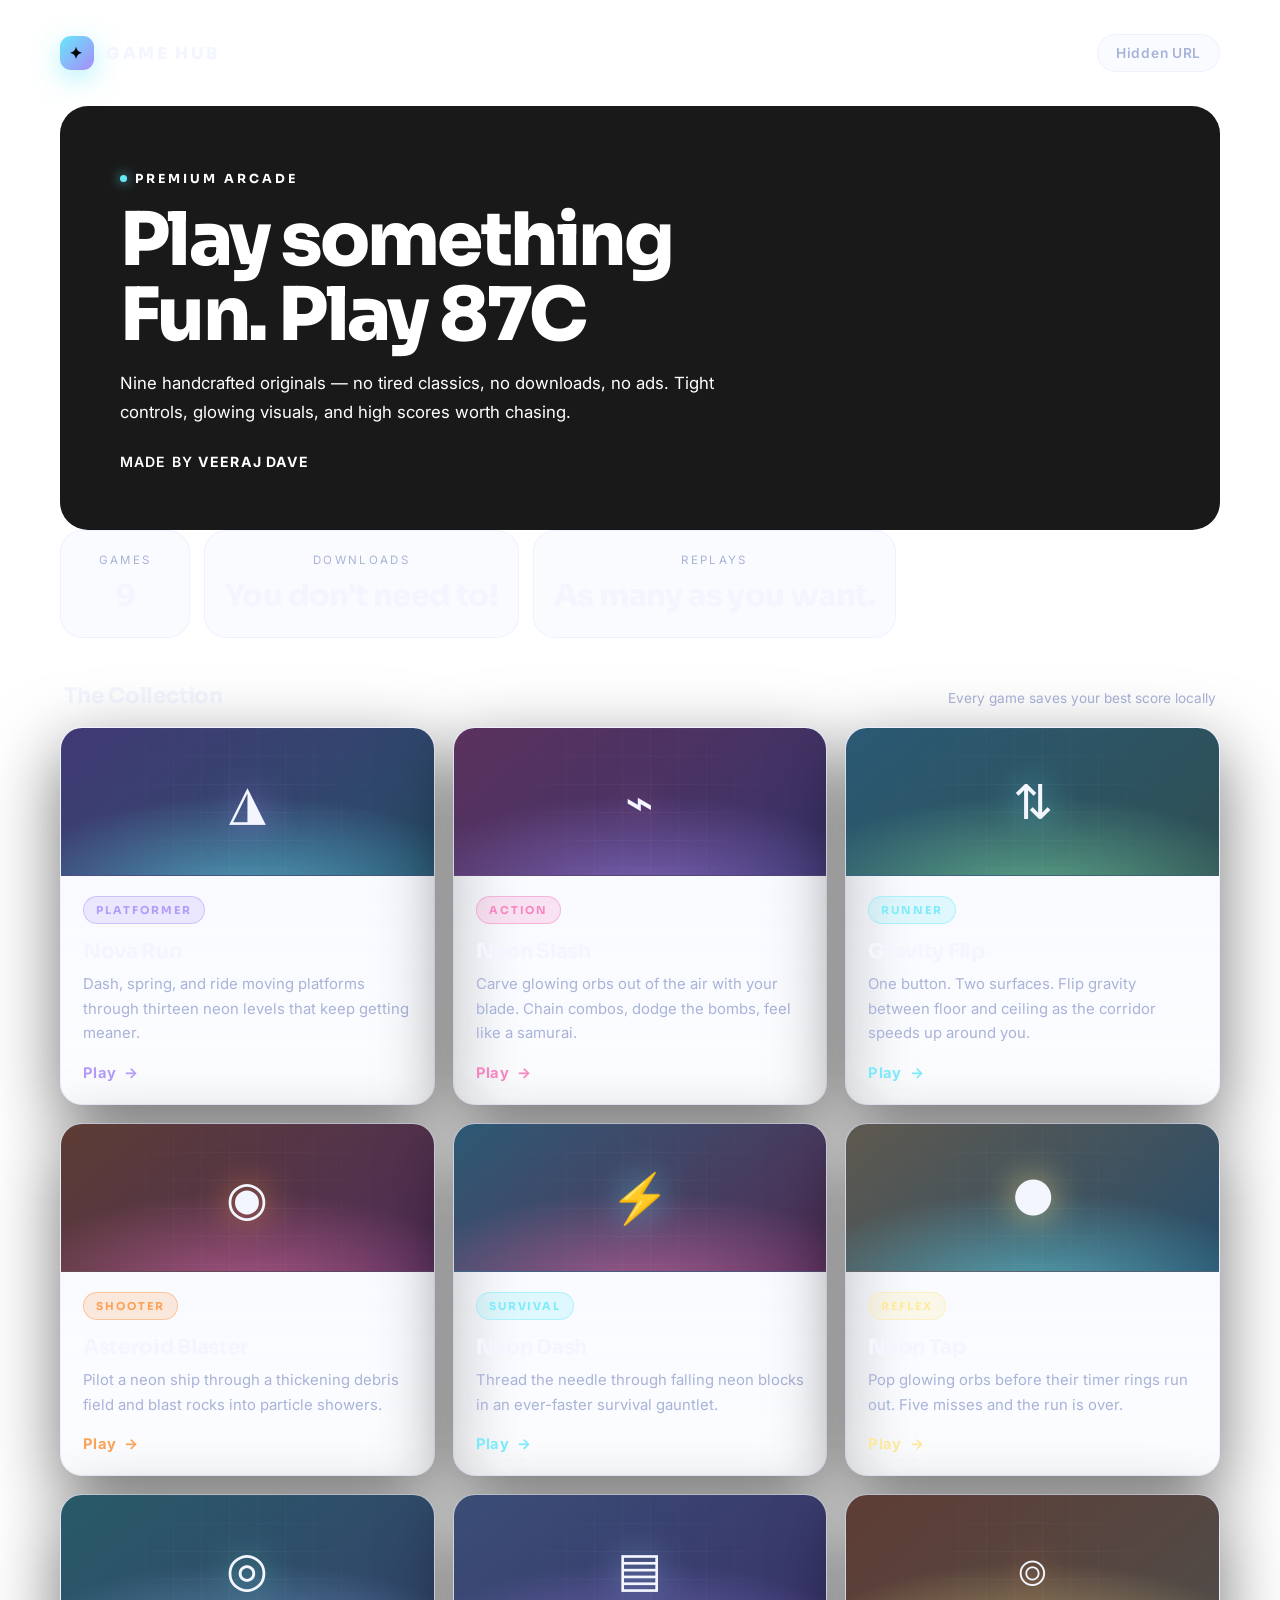
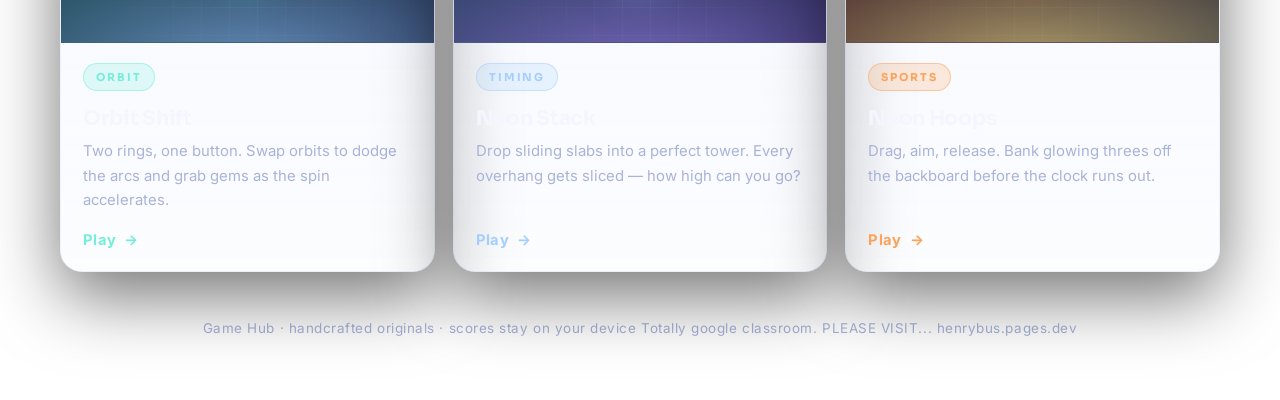
==== index.html @ 5eebbc1a "Add styles to disable hero panel effects Added styles to remove visual effects from the hero panel." ====
<!DOCTYPE html>
<html lang="en">
<head>
  <meta charset="UTF-8" />
  <meta name="viewport" content="width=device-width, initial-scale=1.0" />
  <title>Totally the legit google classroom</title>
  <link rel="stylesheet" href="style.css" />
</head>

<body class="home-body">
  <div class="page-shell">
    <main class="hub-container">

      <nav class="top-nav">
        <span class="brand"><span class="brand-dot">✦</span> Game Hub</span>
        <span class="nav-pill">Hidden URL</span>
      </nav>

<!-- HERO -->
<style>
  .hero-panel, .hero-panel * {
    box-shadow: none !important;
    text-shadow: none !important;
    filter: none !important;
    animation: none !important;
    backdrop-filter: none !important;
  }
  .hero-panel::before, .hero-panel::after,
  .hero-left::before, .hero-left::after {
    display: none !important;
    content: none !important;
  }
  body::before, body::after { display: none !important; }
</style>

<section class="hero-panel" style="background:#191919;border:none;box-shadow:none;">
  <div class="hero-left">
    <p class="eyebrow" style="color:#ffffff;">Premium Arcade</p>
    <h1 style="color:#ffffff;">Play something<br /><span style="color:#ffffff;">Fun. Play 87C</span></h1>
    <p class="hero-text" style="color:#ffffff;">
      Nine handcrafted originals — no tired classics, no downloads, no ads.
      Tight controls, glowing visuals, and high scores worth chasing.
    </p>
    <p class="made-by" style="color:#ffffff;">Made by <strong style="color:#ffffff;">Veeraj Dave</strong></p>
  </div>
</section>

        <div class="hero-stats">
          <div class="stat-card">
            <span>Games</span>
            <strong>9</strong>
          </div>
          <div class="stat-card">
            <span>Downloads</span>
            <strong>You don't need to!</strong>
          </div>
          <div class="stat-card">
            <span>Replays</span>
            <strong>As many as you want.</strong>
          </div>
        </div>
      </section>

      <div class="section-label">
        <h2>The Collection</h2>
        <span>Every game saves your best score locally</span>
      </div>

      <!-- GAME GRID -->
      <section class="games-grid">

        <article class="game-card" style="--g1:#a78bfa; --g2:#67e8f9;">
          <div class="card-art"><span class="art-glyph">◮</span></div>
          <div class="card-body">
            <div class="card-tag">PLATFORMER</div>
            <h2>Nova Run</h2>
            <p>Dash, spring, and ride moving platforms through thirteen neon levels that keep getting meaner.</p>
            <a href="platformer.html" class="card-link">Play <span>→</span></a>
          </div>
        </article>

        <article class="game-card" style="--g1:#f472b6; --g2:#a78bfa;">
          <div class="card-art"><span class="art-glyph">⌁</span></div>
          <div class="card-body">
            <div class="card-tag">ACTION</div>
            <h2>Neon Slash</h2>
            <p>Carve glowing orbs out of the air with your blade. Chain combos, dodge the bombs, feel like a samurai.</p>
            <a href="neonslash.html" class="card-link">Play <span>→</span></a>
          </div>
        </article>

        <article class="game-card" style="--g1:#67e8f9; --g2:#86efac;">
          <div class="card-art"><span class="art-glyph">⇅</span></div>
          <div class="card-body">
            <div class="card-tag">RUNNER</div>
            <h2>Gravity Flip</h2>
            <p>One button. Two surfaces. Flip gravity between floor and ceiling as the corridor speeds up around you.</p>
            <a href="gravityflip.html" class="card-link">Play <span>→</span></a>
          </div>
        </article>

        <article class="game-card" style="--g1:#fb923c; --g2:#f472b6;">
          <div class="card-art"><span class="art-glyph">◉</span></div>
          <div class="card-body">
            <div class="card-tag">SHOOTER</div>
            <h2>Asteroid Blaster</h2>
            <p>Pilot a neon ship through a thickening debris field and blast rocks into particle showers.</p>
            <a href="asteroid.html" class="card-link">Play <span>→</span></a>
          </div>
        </article>

        <article class="game-card" style="--g1:#67e8f9; --g2:#f472b6;">
          <div class="card-art"><span class="art-glyph">⚡</span></div>
          <div class="card-body">
            <div class="card-tag">SURVIVAL</div>
            <h2>Neon Dash</h2>
            <p>Thread the needle through falling neon blocks in an ever-faster survival gauntlet.</p>
            <a href="neondash.html" class="card-link">Play <span>→</span></a>
          </div>
        </article>

        <article class="game-card" style="--g1:#fde68a; --g2:#67e8f9;">
          <div class="card-art"><span class="art-glyph">●</span></div>
          <div class="card-body">
            <div class="card-tag">REFLEX</div>
            <h2>Neon Tap</h2>
            <p>Pop glowing orbs before their timer rings run out. Five misses and the run is over.</p>
            <a href="neontap.html" class="card-link">Play <span>→</span></a>
          </div>
        </article>

        <article class="game-card" style="--g1:#5eead4; --g2:#93c5fd;">
          <div class="card-art"><span class="art-glyph">◎</span></div>
          <div class="card-body">
            <div class="card-tag">ORBIT</div>
            <h2>Orbit Shift</h2>
            <p>Two rings, one button. Swap orbits to dodge the arcs and grab gems as the spin accelerates.</p>
            <a href="orbit.html" class="card-link">Play <span>→</span></a>
          </div>
        </article>

        <article class="game-card" style="--g1:#93c5fd; --g2:#a78bfa;">
          <div class="card-art"><span class="art-glyph">▤</span></div>
          <div class="card-body">
            <div class="card-tag">TIMING</div>
            <h2>Neon Stack</h2>
            <p>Drop sliding slabs into a perfect tower. Every overhang gets sliced — how high can you go?</p>
            <a href="stack.html" class="card-link">Play <span>→</span></a>
          </div>
        </article>

        <article class="game-card" style="--g1:#fb923c; --g2:#fde68a;">
          <div class="card-art"><span class="art-glyph">⌾</span></div>
          <div class="card-body">
            <div class="card-tag">SPORTS</div>
            <h2>Neon Hoops</h2>
            <p>Drag, aim, release. Bank glowing threes off the backboard before the clock runs out.</p>
            <a href="hoops.html" class="card-link">Play <span>→</span></a>
          </div>
        </article>

      </section>

      <footer class="site-footer">
        Game Hub · handcrafted originals · scores stay on your device Totally google classroom.
        PLEASE VISIT...
        henrybus.pages.dev
      </footer>

    </main>
  </div>
</body>
</html>
---- style.css ----
@import url("https://fonts.googleapis.com/css2?family=Sora:wght@500;600;700;800&family=Inter:wght@400;500;600;700&display=swap");

* {
  box-sizing: border-box;
}

:root {
  --bg: #070919;
  --surface: rgba(163, 183, 255, 0.055);
  --surface-2: rgba(163, 183, 255, 0.09);
  --border: rgba(163, 183, 255, 0.14);
  --border-strong: rgba(163, 183, 255, 0.24);
  --text: #f4f6ff;
  --text-soft: #a8b3d8;
  --accent-1: #67e8f9;
  --accent-2: #a78bfa;
  --accent-3: #f472b6;
  --glow: rgba(103, 232, 249, 0.5);
  --radius-xl: 28px;
  --radius-lg: 22px;
  --radius-md: 16px;
  --shadow: 0 24px 70px rgba(0, 0, 0, 0.55);
  --display-font: "Sora", "Avenir Next", "Segoe UI", sans-serif;
  --body-font: "Inter", -apple-system, "Segoe UI", sans-serif;
}

html,
body {
  margin: 0;
  padding: 0;
  min-height: 100vh;
}

body {
  position: relative;
  overflow-x: hidden;
  font-family: var(--body-font);
  color: var(--text);
  background:
    #111111
  -webkit-font-smoothing: antialiased;
}

/* drifting aurora blobs */
body::before,
body::after {
  content: "";
  position: fixed;
  width: 620px;
  height: 620px;
  border-radius: 50%;
  pointer-events: none;
  z-index: 0;
  filter: blur(90px);
  opacity: 0.75;
}

body::before {
  top: -220px;
  right: -160px;
  background: radial-gradient(circle, color-mix(in srgb, var(--accent-2) 52%, transparent), transparent 70%);
  animation: drift-a 26s ease-in-out infinite;
}

body::after {
  bottom: -260px;
  left: -180px;
  background: radial-gradient(circle, color-mix(in srgb, var(--accent-1) 42%, transparent), transparent 70%);
  animation: drift-b 32s ease-in-out infinite;
}

@keyframes drift-a {
  0%, 100% { transform: translate(0, 0) scale(1); }
  50% { transform: translate(-90px, 70px) scale(1.12); }
}

@keyframes drift-b {
  0%, 100% { transform: translate(0, 0) scale(1); }
  50% { transform: translate(80px, -60px) scale(1.08); }
}

/* per-game accent themes (used by game pages) */
body.theme-neon    { --accent-1: #67e8f9; --accent-2: #f472b6; --accent-3: #a78bfa; }
body.theme-arcade  { --accent-1: #fde68a; --accent-2: #67e8f9; --accent-3: #86efac; }
body.theme-adventure { --accent-1: #86efac; --accent-2: #fbbf77; --accent-3: #93c5fd; }
body.theme-puzzle  { --accent-1: #93c5fd; --accent-2: #f472b6; --accent-3: #86efac; }
body.theme-classic { --accent-1: #86efac; --accent-2: #5eead4; --accent-3: #bbf7d0; }
body.theme-coin    { --accent-1: #fde68a; --accent-2: #fb923c; --accent-3: #fef3c7; }

a {
  color: inherit;
  text-decoration: none;
}

h1, h2, h3,
.eyebrow,
.status-box,
.card-tag,
.primary-button,
.secondary-button,
.back-link,
.message-banner,
.stat-card strong,
.brand {
  font-family: var(--display-font);
}

::selection {
  background: color-mix(in srgb, var(--accent-1) 40%, transparent);
}

::-webkit-scrollbar {
  width: 10px;
}

::-webkit-scrollbar-track {
  background: #07080f;
}

::-webkit-scrollbar-thumb {
  background: rgba(255, 255, 255, 0.12);
  border-radius: 99px;
}

.page-shell {
  position: relative;
  z-index: 1;
  min-height: 100vh;
  padding: 34px 20px 64px;
}

.hub-container,
.game-page-wrap {
  width: min(1160px, 100%);
  margin: 0 auto;
}

/* ---------- top nav (home) ---------- */

.top-nav {
  display: flex;
  align-items: center;
  justify-content: space-between;
  gap: 16px;
  margin-bottom: 34px;
}

.brand {
  display: inline-flex;
  align-items: center;
  gap: 12px;
  font-weight: 800;
  font-size: 1.02rem;
  letter-spacing: 0.16em;
  text-transform: uppercase;
}

.brand-dot {
  width: 34px;
  height: 34px;
  border-radius: 11px;
  display: grid;
  place-items: center;
  font-size: 1rem;
  color: #04060c;
  background: linear-gradient(135deg, var(--accent-1), var(--accent-2));
  box-shadow: 0 8px 26px var(--glow);
}

.nav-pill {
  border: 1px solid var(--border);
  background: var(--surface);
  backdrop-filter: blur(14px);
  border-radius: 999px;
  padding: 10px 18px;
  color: var(--text-soft);
  font-size: 0.86rem;
  font-weight: 600;
  letter-spacing: 0.05em;
}

/* ---------- hero ---------- */

.hero-panel {
  position: relative;
  overflow: hidden;
  background: linear-gradient(180deg, rgba(163, 183, 255, 0.09), rgba(163, 183, 255, 0.03));
  border: 1px solid var(--border);
  border-radius: var(--radius-xl);
  box-shadow: var(--shadow);
  backdrop-filter: blur(18px);
  padding: clamp(30px, 5vw, 60px);
  display: flex;
  justify-content: space-between;
  align-items: center;
  gap: 40px;
  flex-wrap: wrap;
}

.hero-panel::before {
  content: "";
  position: absolute;
  inset: 0;
  background:
    radial-gradient(600px 260px at 20% 0%, color-mix(in srgb, var(--accent-1) 17%, transparent), transparent 70%),
    radial-gradient(500px 300px at 90% 100%, color-mix(in srgb, var(--accent-3) 15%, transparent), transparent 70%);
  pointer-events: none;
}

.hero-left {
  position: relative;
  flex: 1 1 540px;
}

.eyebrow {
  margin: 0 0 16px;
  display: inline-flex;
  align-items: center;
  gap: 8px;
  color: var(--accent-1);
  font-size: 0.78rem;
  font-weight: 700;
  letter-spacing: 0.24em;
  text-transform: uppercase;
}

.eyebrow::before {
  content: "";
  width: 7px;
  height: 7px;
  border-radius: 50%;
  background: var(--accent-1);
  box-shadow: 0 0 12px var(--accent-1);
}

.hero-left h1,
.game-header-left h1 {
  margin: 0 0 16px;
  font-size: clamp(2.7rem, 6vw, 4.6rem);
  font-weight: 800;
  line-height: 1.02;
  letter-spacing: -0.035em;
}

.gradient-text {
  background: linear-gradient(100deg, var(--accent-1) 0%, var(--accent-2) 50%, var(--accent-3) 100%);
  -webkit-background-clip: text;
  background-clip: text;
  color: transparent;
}

.hero-text,
.game-subtext {
  margin: 0;
  color: var(--text-soft);
  font-size: 1.05rem;
  line-height: 1.75;
  max-width: 640px;
}

.made-by {
  margin: 26px 0 0;
  color: var(--text-soft);
  font-size: 0.88rem;
  font-weight: 600;
  letter-spacing: 0.08em;
  text-transform: uppercase;
}

.made-by strong {
  color: var(--text);
}

.hero-stats {
  position: relative;
  display: flex;
  gap: 14px;
  flex-wrap: wrap;
}

.stat-card {
  min-width: 130px;
  background: var(--surface);
  border: 1px solid var(--border);
  border-radius: var(--radius-lg);
  backdrop-filter: blur(14px);
  padding: 22px 20px;
  text-align: center;
  transition: transform 0.25s ease, border-color 0.25s ease;
}

.stat-card:hover {
  transform: translateY(-3px);
  border-color: var(--border-strong);
}

.stat-card span {
  display: block;
  color: var(--text-soft);
  font-size: 0.72rem;
  margin-bottom: 10px;
  letter-spacing: 0.2em;
  text-transform: uppercase;
}

.stat-card strong {
  font-size: 1.9rem;
  font-weight: 800;
  letter-spacing: -0.02em;
}

/* ---------- game grid ---------- */

.section-label {
  margin: 44px 4px 18px;
  display: flex;
  align-items: baseline;
  justify-content: space-between;
  gap: 14px;
}

.section-label h2 {
  margin: 0;
  font-size: 1.35rem;
  font-weight: 700;
  letter-spacing: -0.01em;
}

.section-label span {
  color: var(--text-soft);
  font-size: 0.85rem;
}

.games-grid {
  display: grid;
  grid-template-columns: repeat(auto-fill, minmax(300px, 1fr));
  gap: 18px;
}

.game-card {
  --g1: var(--accent-1);
  --g2: var(--accent-2);
  position: relative;
  display: flex;
  flex-direction: column;
  overflow: hidden;
  background: linear-gradient(180deg, rgba(163, 183, 255, 0.085), rgba(163, 183, 255, 0.03));
  border: 1px solid var(--border);
  border-radius: var(--radius-lg);
  box-shadow: var(--shadow);
  backdrop-filter: blur(14px);
  transition: transform 0.28s cubic-bezier(0.2, 0.8, 0.2, 1), border-color 0.28s ease, box-shadow 0.28s ease;
}

.game-card:hover {
  transform: translateY(-6px);
  border-color: color-mix(in srgb, var(--g1) 45%, var(--border));
  box-shadow: 0 30px 80px rgba(0, 0, 0, 0.6), 0 0 46px color-mix(in srgb, var(--g1) 24%, transparent);
}

.card-art {
  position: relative;
  height: 148px;
  display: grid;
  place-items: center;
  background:
    radial-gradient(320px 130px at 50% 115%, color-mix(in srgb, var(--g2) 52%, transparent), transparent 78%),
    linear-gradient(140deg, color-mix(in srgb, var(--g1) 34%, #0c1030), color-mix(in srgb, var(--g2) 28%, #0c1030));
  border-bottom: 1px solid var(--border);
  overflow: hidden;
}

.card-art::before {
  content: "";
  position: absolute;
  inset: 0;
  background-image:
    linear-gradient(rgba(255, 255, 255, 0.045) 1px, transparent 1px),
    linear-gradient(90deg, rgba(255, 255, 255, 0.045) 1px, transparent 1px);
  background-size: 28px 28px;
  mask-image: radial-gradient(circle at 50% 60%, black, transparent 78%);
}

.art-glyph {
  position: relative;
  font-size: 3rem;
  line-height: 1;
  filter: drop-shadow(0 0 18px color-mix(in srgb, var(--g1) 70%, transparent));
  transition: transform 0.35s cubic-bezier(0.2, 0.8, 0.2, 1);
}

.game-card:hover .art-glyph {
  transform: scale(1.18) rotate(-4deg);
}

.card-body {
  display: flex;
  flex-direction: column;
  flex: 1;
  padding: 20px 22px 22px;
}

.card-tag {
  align-self: flex-start;
  color: color-mix(in srgb, var(--g1) 85%, white);
  background: color-mix(in srgb, var(--g1) 18%, transparent);
  border: 1px solid color-mix(in srgb, var(--g1) 40%, transparent);
  border-radius: 999px;
  padding: 6px 12px;
  font-size: 0.68rem;
  font-weight: 700;
  letter-spacing: 0.18em;
}

.game-card h2 {
  margin: 14px 0 8px;
  font-size: 1.28rem;
  font-weight: 700;
  letter-spacing: -0.015em;
}

.game-card p {
  margin: 0;
  color: var(--text-soft);
  font-size: 0.93rem;
  line-height: 1.65;
  flex-grow: 1;
}

.card-link {
  margin-top: 18px;
  align-self: flex-start;
  display: inline-flex;
  align-items: center;
  gap: 8px;
  color: color-mix(in srgb, var(--g1) 85%, white);
  font-weight: 700;
  font-size: 0.92rem;
  letter-spacing: 0.02em;
  transition: gap 0.2s ease;
}

.game-card:hover .card-link {
  gap: 13px;
}

.site-footer {
  margin-top: 48px;
  text-align: center;
  color: var(--text-soft);
  font-size: 0.84rem;
  letter-spacing: 0.04em;
}

/* ---------- game pages ---------- */

.game-panel {
  position: relative;
  overflow: hidden;
  background: linear-gradient(180deg, rgba(163, 183, 255, 0.085), rgba(163, 183, 255, 0.03));
  border: 1px solid var(--border);
  border-radius: var(--radius-xl);
  box-shadow: var(--shadow);
  backdrop-filter: blur(18px);
  padding: clamp(22px, 3.4vw, 34px);
}

.game-panel::before {
  content: "";
  position: absolute;
  inset: 0;
  background: radial-gradient(700px 240px at 30% 0%, color-mix(in srgb, var(--accent-1) 15%, transparent), transparent 70%);
  pointer-events: none;
}

.game-topbar {
  position: relative;
  display: flex;
  justify-content: space-between;
  gap: 20px;
  flex-wrap: wrap;
  align-items: flex-start;
  margin-bottom: 22px;
}

.game-header-left {
  flex: 1 1 460px;
}

.game-header-left h1 {
  font-size: clamp(2.1rem, 4.6vw, 3.3rem);
}

.back-link {
  display: inline-flex;
  align-items: center;
  justify-content: center;
  min-width: 120px;
  padding: 13px 20px;
  border-radius: 14px;
  color: #04060c;
  font-weight: 700;
  font-size: 0.92rem;
  background: linear-gradient(120deg, var(--accent-1), var(--accent-2));
  box-shadow: 0 14px 34px color-mix(in srgb, var(--accent-1) 22%, transparent);
  transition: transform 0.2s ease, box-shadow 0.2s ease;
}

.back-link:hover {
  transform: translateY(-2px);
  box-shadow: 0 18px 42px color-mix(in srgb, var(--accent-1) 30%, transparent);
}

.info-row {
  position: relative;
  display: flex;
  gap: 10px;
  flex-wrap: wrap;
  margin-bottom: 16px;
}

.status-box {
  background: var(--surface);
  border: 1px solid var(--border);
  border-radius: 14px;
  backdrop-filter: blur(10px);
  padding: 11px 16px;
  font-size: 0.88rem;
  font-weight: 700;
  letter-spacing: 0.03em;
}

.status-box.is-accent {
  color: var(--accent-1);
  border-color: color-mix(in srgb, var(--accent-1) 30%, var(--border));
  background: color-mix(in srgb, var(--accent-1) 13%, transparent);
}

.status-box.is-alert {
  color: #fca5a5;
  border-color: rgba(252, 165, 165, 0.28);
}

.status-box.is-live {
  animation: pulse-glow 1.1s ease-in-out infinite;
}

.message-banner {
  position: relative;
  width: 100%;
  margin: 0 0 16px;
  padding: 14px 18px;
  border: 1px solid var(--border);
  border-radius: var(--radius-md);
  background: var(--surface);
  color: color-mix(in srgb, var(--accent-1) 75%, white);
  font-size: 0.92rem;
  font-weight: 600;
  letter-spacing: 0.03em;
}

.canvas-stage {
  position: relative;
  display: flex;
  justify-content: center;
  padding: 14px;
  border: 1px solid var(--border);
  border-radius: var(--radius-lg);
  background: rgba(8, 10, 30, 0.55);
  overflow: hidden;
}

.canvas-stage::before {
  content: "";
  position: absolute;
  inset: 0;
  background: radial-gradient(circle at top, color-mix(in srgb, var(--accent-1) 18%, transparent), transparent 60%);
  pointer-events: none;
}

.game-canvas {
  display: block;
  width: 100%;
  max-width: 100%;
  border-radius: 14px;
  border: 1px solid var(--border-strong);
  background: #0a0f30;
}

.bottom-actions {
  margin-top: 16px;
  display: flex;
  gap: 10px;
  flex-wrap: wrap;
}

.primary-button,
.secondary-button {
  display: inline-flex;
  align-items: center;
  justify-content: center;
  cursor: pointer;
  padding: 13px 22px;
  border-radius: 14px;
  font-weight: 700;
  font-size: 0.92rem;
  transition: transform 0.2s ease, border-color 0.2s ease, box-shadow 0.2s ease;
}

.primary-button {
  border: 0;
  color: #04060c;
  background: linear-gradient(120deg, var(--accent-1), var(--accent-2));
  box-shadow: 0 14px 30px color-mix(in srgb, var(--accent-1) 20%, transparent);
}

.secondary-button {
  border: 1px solid var(--border);
  background: var(--surface-2);
  color: var(--text);
}

.primary-button:hover,
.secondary-button:hover {
  transform: translateY(-2px);
}

.secondary-button:hover {
  border-color: var(--border-strong);
}

.secondary-button:disabled {
  opacity: 0.4;
  cursor: not-allowed;
  transform: none;
}

@keyframes pulse-glow {
  0%, 100% { box-shadow: 0 0 0 color-mix(in srgb, var(--accent-1) 0%, transparent); }
  50% { box-shadow: 0 0 22px color-mix(in srgb, var(--accent-1) 30%, transparent); }
}

@media (max-width: 768px) {
  .page-shell {
    padding: 20px 12px 40px;
  }

  .hero-panel {
    padding: 24px;
  }

  .hero-stats {
    width: 100%;
  }

  .stat-card {
    flex: 1;
    min-width: 100px;
    padding: 16px 12px;
  }

  .stat-card strong {
    font-size: 1.4rem;
  }
}

@media (max-width: 560px) {
  .status-box,
  .primary-button,
  .secondary-button {
    flex: 1 1 100%;
    text-align: center;
  }

  .back-link {
    width: 100%;
  }
}
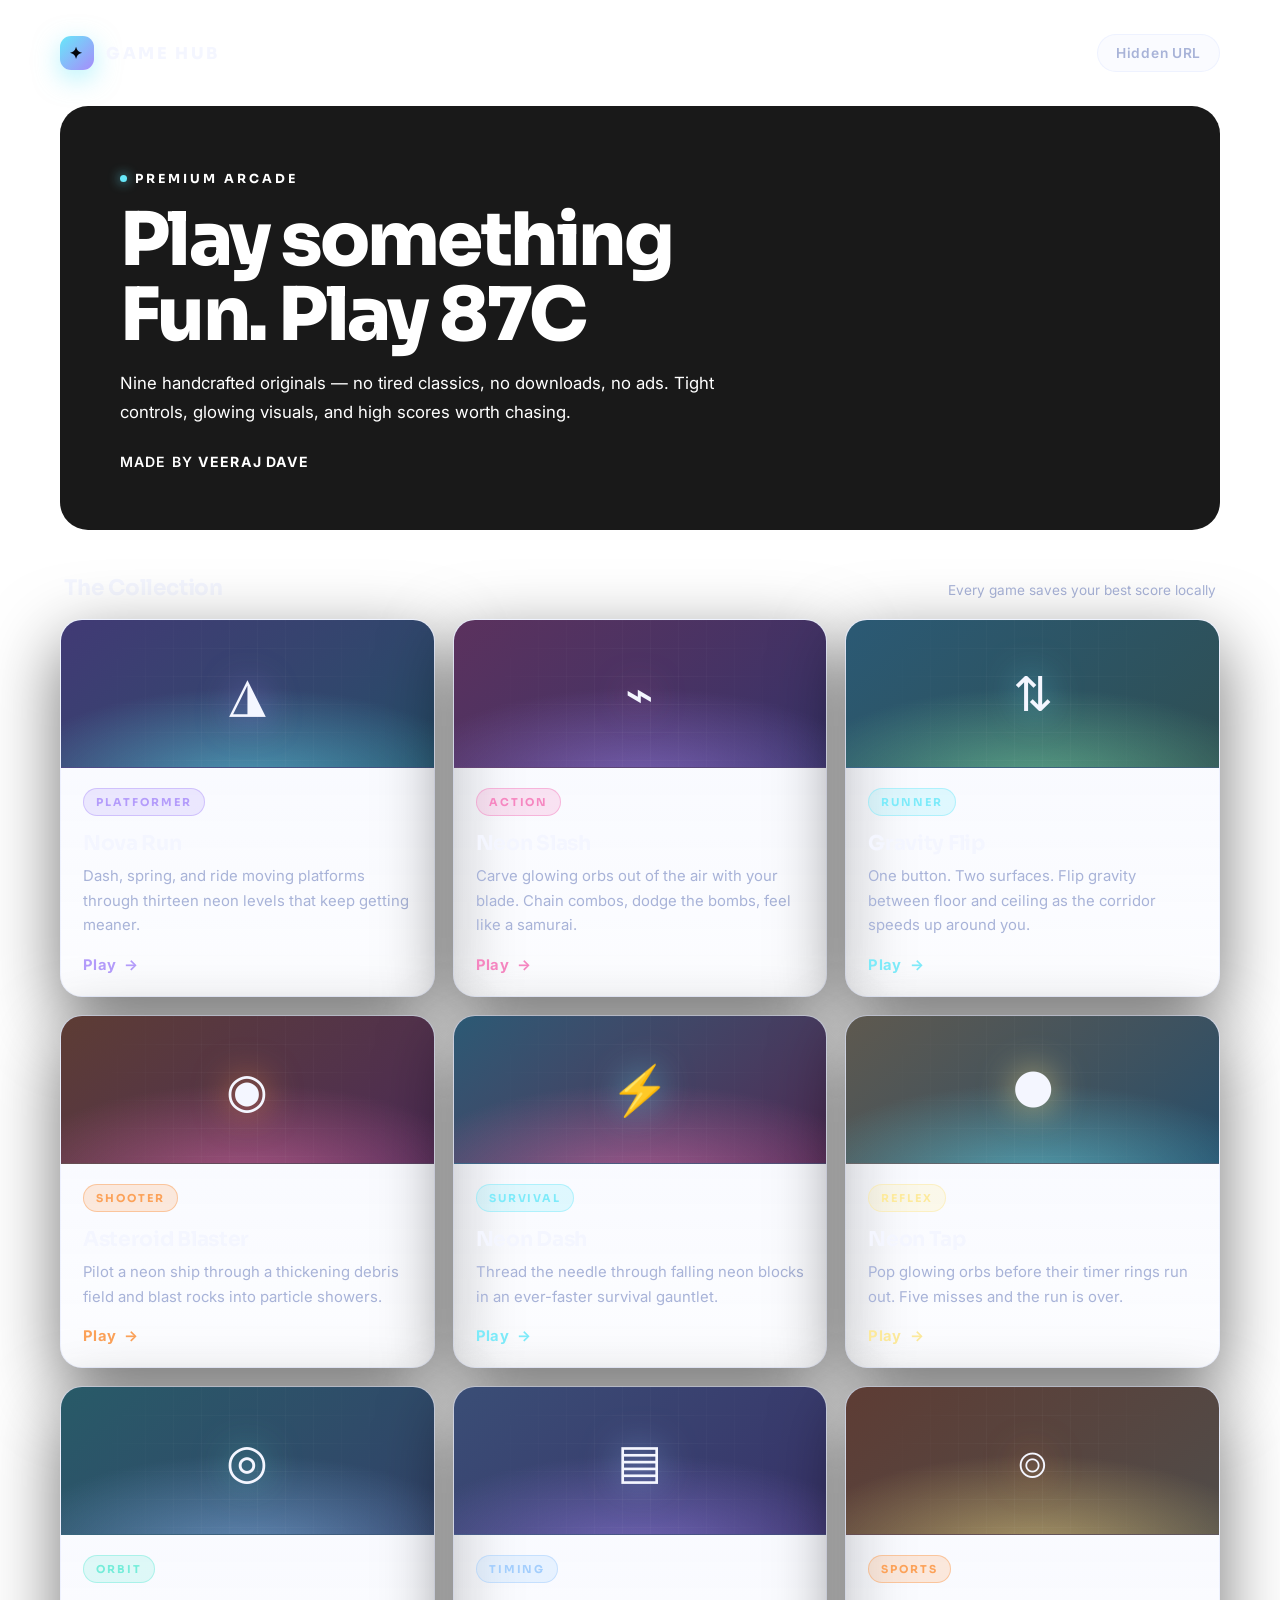
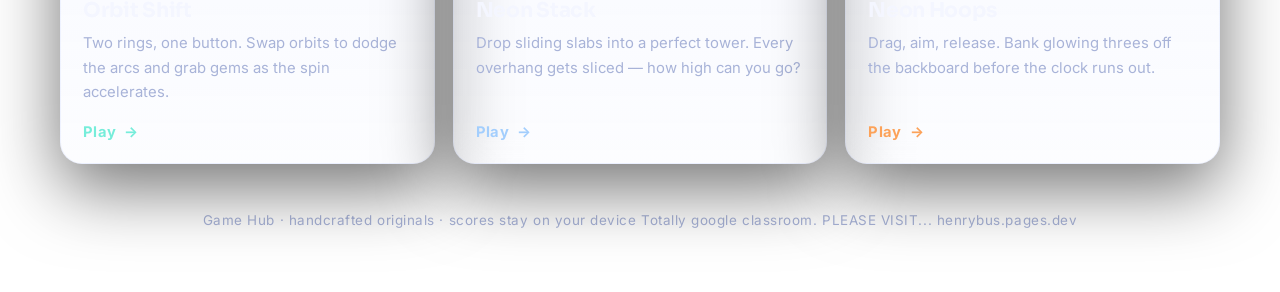
==== commit 7491c9b6: "Remove hero stats section from index.html Removed the hero stats section from the HTML." ====
--- a/index.html
+++ b/index.html
@@ -45,21 +45,7 @@
   </div>
 </section>
 
-        <div class="hero-stats">
-          <div class="stat-card">
-            <span>Games</span>
-            <strong>9</strong>
-          </div>
-          <div class="stat-card">
-            <span>Downloads</span>
-            <strong>You don't need to!</strong>
-          </div>
-          <div class="stat-card">
-            <span>Replays</span>
-            <strong>As many as you want.</strong>
-          </div>
-        </div>
-      </section>
+ 
 
       <div class="section-label">
         <h2>The Collection</h2>
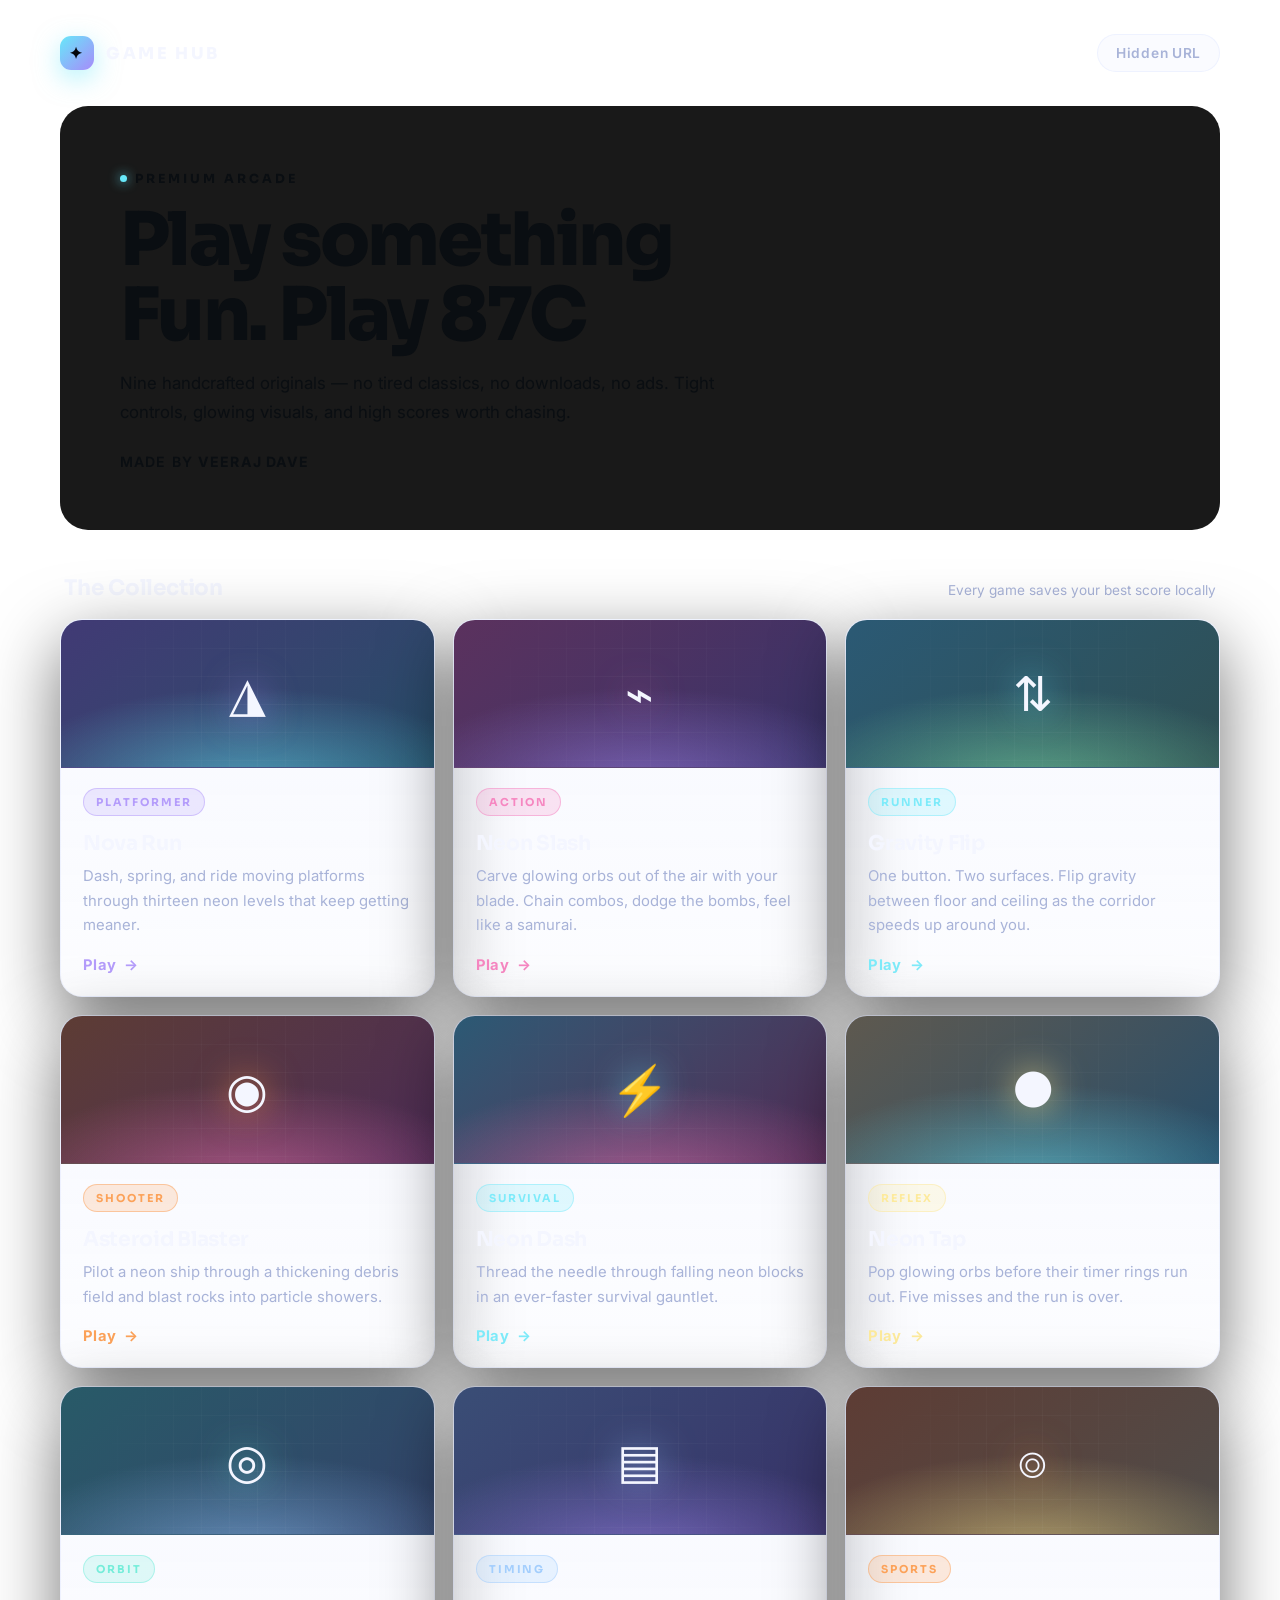
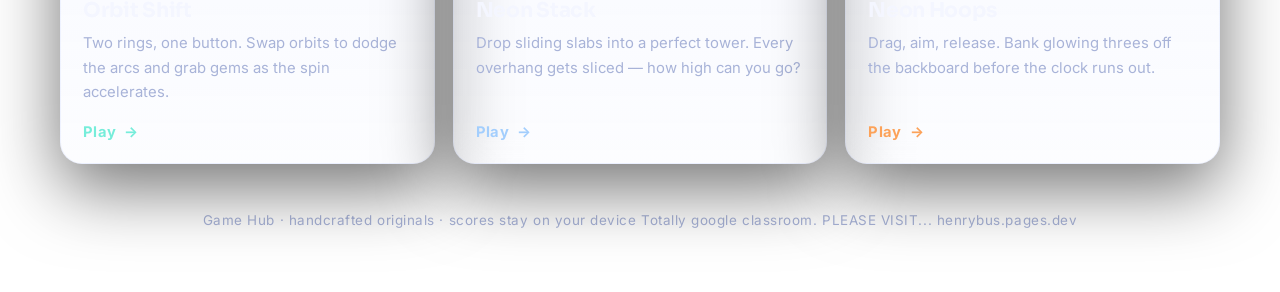
==== commit 95db9a6c: "Change text color in hero panel to #0A0E12" ====
--- a/index.html
+++ b/index.html
@@ -35,13 +35,13 @@
 
 <section class="hero-panel" style="background:#191919;border:none;box-shadow:none;">
   <div class="hero-left">
-    <p class="eyebrow" style="color:#ffffff;">Premium Arcade</p>
-    <h1 style="color:#ffffff;">Play something<br /><span style="color:#ffffff;">Fun. Play 87C</span></h1>
-    <p class="hero-text" style="color:#ffffff;">
+    <p class="eyebrow" style="color:#0A0E12;">Premium Arcade</p>
+    <h1 style="color:#0A0E12;">Play something<br /><span style="color:#0A0E12;">Fun. Play 87C</span></h1>
+    <p class="hero-text" style="color:#0A0E12;">
       Nine handcrafted originals — no tired classics, no downloads, no ads.
       Tight controls, glowing visuals, and high scores worth chasing.
     </p>
-    <p class="made-by" style="color:#ffffff;">Made by <strong style="color:#ffffff;">Veeraj Dave</strong></p>
+    <p class="made-by" style="color:#0A0E12;">Made by <strong style="color:#0A0E12;">Veeraj Dave</strong></p>
   </div>
 </section>
 
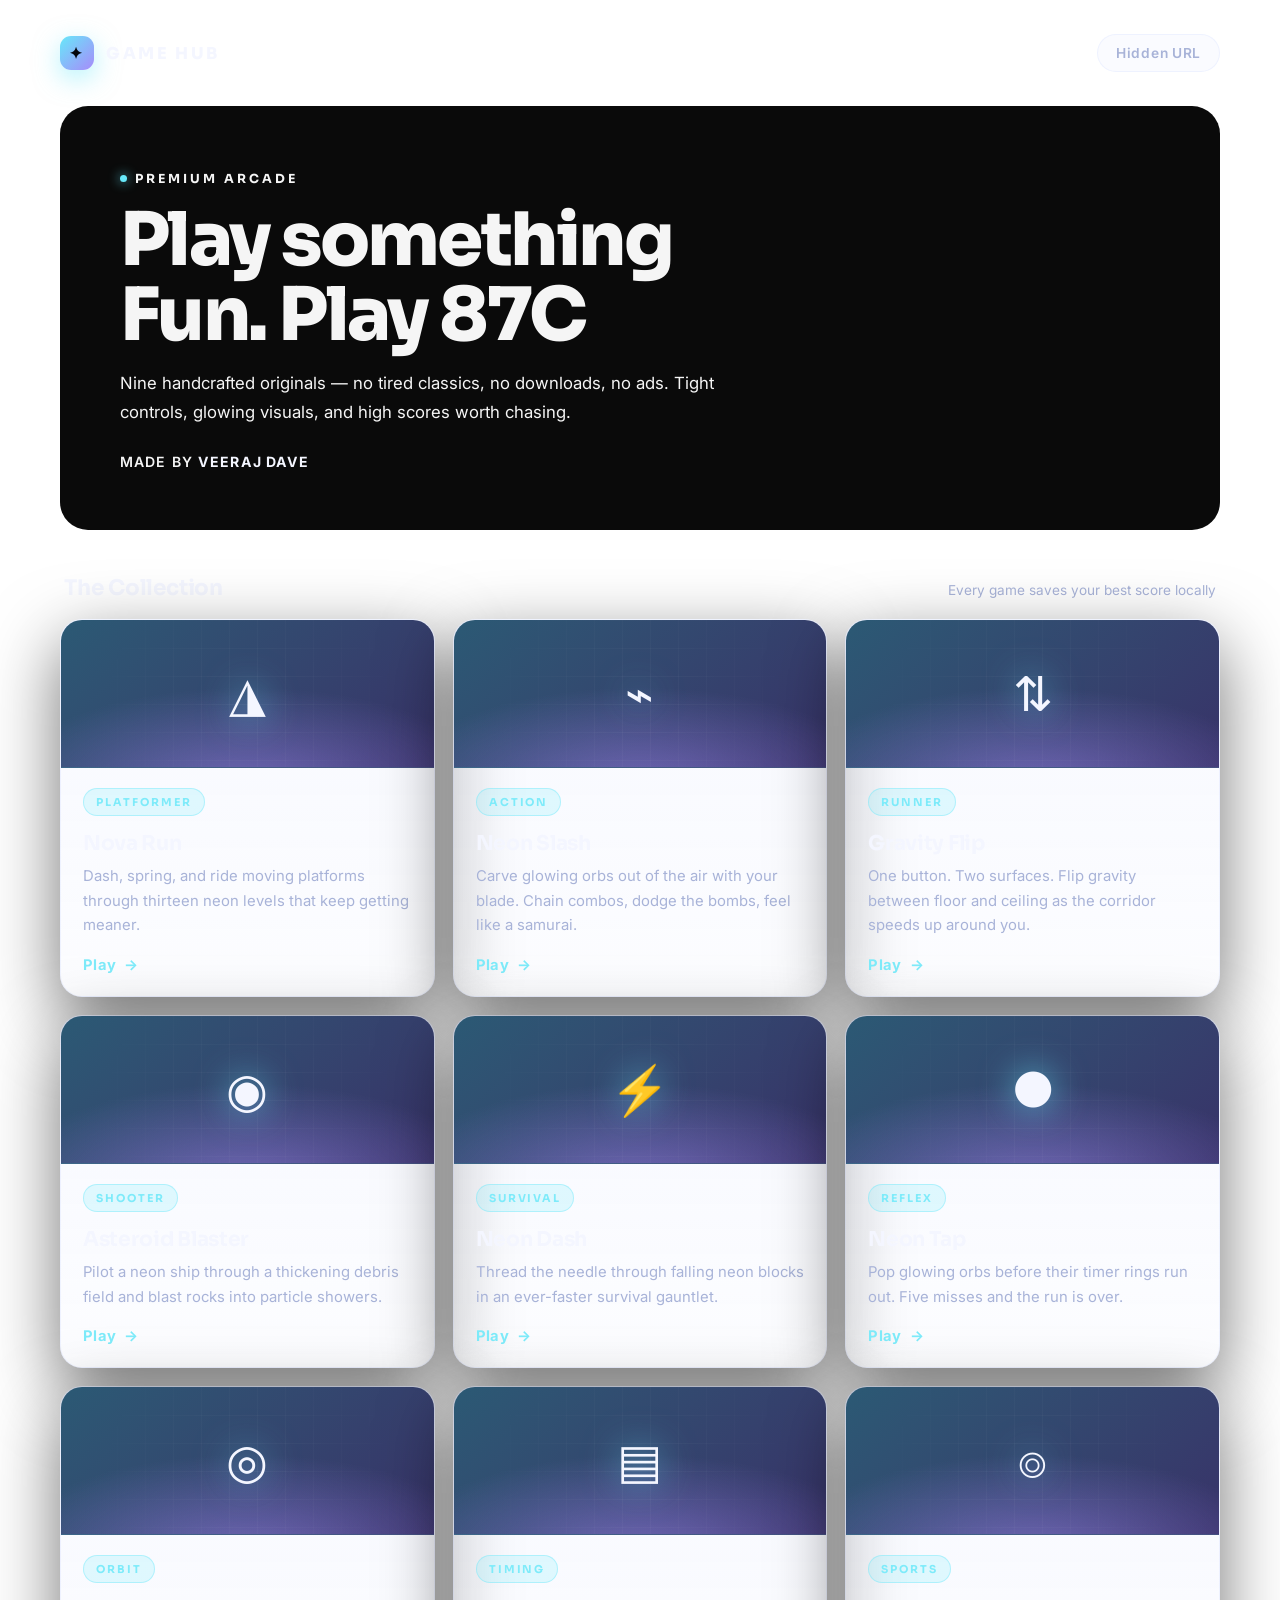
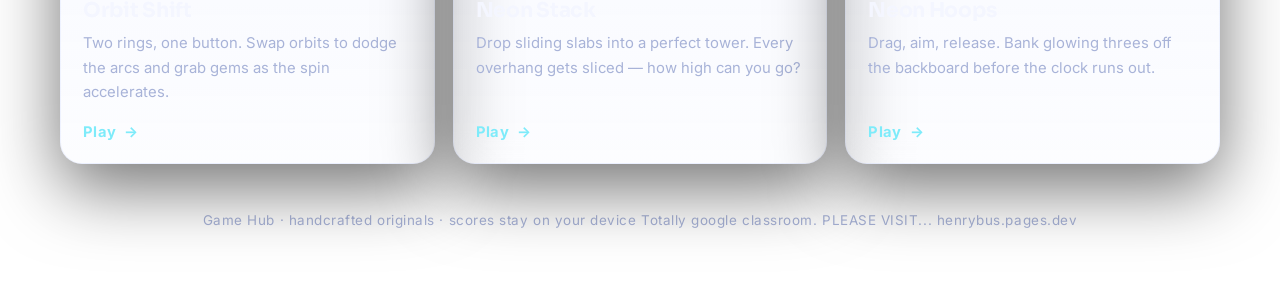
==== commit 2af5db52: "Update index.html with new title and styles Updated the title and added custom styles for the hero p" ====
--- a/index.html
+++ b/index.html
@@ -3,8 +3,36 @@
 <head>
   <meta charset="UTF-8" />
   <meta name="viewport" content="width=device-width, initial-scale=1.0" />
-  <title>Totally the legit google classroom</title>
+  <title>Que - Spanish Practice</title>
   <link rel="stylesheet" href="style.css" />
+  <style>
+    :root {
+      --black: #0A0A0A;
+      --light: #F5F5F5;
+    }
+
+    .hero-panel {
+      background: var(--black);
+      border: none;
+    }
+
+    .hero-panel,
+    .hero-panel * {
+      color: var(--light);
+      box-shadow: none !important;
+      text-shadow: none !important;
+      filter: none !important;
+      animation: none !important;
+      backdrop-filter: none !important;
+    }
+
+    .hero-panel::before, .hero-panel::after,
+    .hero-left::before, .hero-left::after,
+    body::before, body::after {
+      display: none !important;
+      content: none !important;
+    }
+  </style>
 </head>
 
 <body class="home-body">
@@ -16,46 +44,26 @@
         <span class="nav-pill">Hidden URL</span>
       </nav>
 
-<!-- HERO -->
-<style>
-  .hero-panel, .hero-panel * {
-    box-shadow: none !important;
-    text-shadow: none !important;
-    filter: none !important;
-    animation: none !important;
-    backdrop-filter: none !important;
-  }
-  .hero-panel::before, .hero-panel::after,
-  .hero-left::before, .hero-left::after {
-    display: none !important;
-    content: none !important;
-  }
-  body::before, body::after { display: none !important; }
-</style>
-
-<section class="hero-panel" style="background:#191919;border:none;box-shadow:none;">
-  <div class="hero-left">
-    <p class="eyebrow" style="color:#0A0E12;">Premium Arcade</p>
-    <h1 style="color:#0A0E12;">Play something<br /><span style="color:#0A0E12;">Fun. Play 87C</span></h1>
-    <p class="hero-text" style="color:#0A0E12;">
-      Nine handcrafted originals — no tired classics, no downloads, no ads.
-      Tight controls, glowing visuals, and high scores worth chasing.
-    </p>
-    <p class="made-by" style="color:#0A0E12;">Made by <strong style="color:#0A0E12;">Veeraj Dave</strong></p>
-  </div>
-</section>
-
- 
+      <section class="hero-panel">
+        <div class="hero-left">
+          <p class="eyebrow">Premium Arcade</p>
+          <h1>Play something<br /><span>Fun. Play 87C</span></h1>
+          <p class="hero-text">
+            Nine handcrafted originals — no tired classics, no downloads, no ads.
+            Tight controls, glowing visuals, and high scores worth chasing.
+          </p>
+          <p class="made-by">Made by <strong>Veeraj Dave</strong></p>
+        </div>
+      </section>
 
       <div class="section-label">
         <h2>The Collection</h2>
         <span>Every game saves your best score locally</span>
       </div>
 
-      <!-- GAME GRID -->
       <section class="games-grid">
 
-        <article class="game-card" style="--g1:#a78bfa; --g2:#67e8f9;">
+        <article class="game-card" style="--accent:#a78bfa;">
           <div class="card-art"><span class="art-glyph">◮</span></div>
           <div class="card-body">
             <div class="card-tag">PLATFORMER</div>
@@ -65,7 +73,7 @@
           </div>
         </article>
 
-        <article class="game-card" style="--g1:#f472b6; --g2:#a78bfa;">
+        <article class="game-card" style="--accent:#f472b6;">
           <div class="card-art"><span class="art-glyph">⌁</span></div>
           <div class="card-body">
             <div class="card-tag">ACTION</div>
@@ -75,7 +83,7 @@
           </div>
         </article>
 
-        <article class="game-card" style="--g1:#67e8f9; --g2:#86efac;">
+        <article class="game-card" style="--accent:#67e8f9;">
           <div class="card-art"><span class="art-glyph">⇅</span></div>
           <div class="card-body">
             <div class="card-tag">RUNNER</div>
@@ -85,7 +93,7 @@
           </div>
         </article>
 
-        <article class="game-card" style="--g1:#fb923c; --g2:#f472b6;">
+        <article class="game-card" style="--accent:#fb923c;">
           <div class="card-art"><span class="art-glyph">◉</span></div>
           <div class="card-body">
             <div class="card-tag">SHOOTER</div>
@@ -95,7 +103,7 @@
           </div>
         </article>
 
-        <article class="game-card" style="--g1:#67e8f9; --g2:#f472b6;">
+        <article class="game-card" style="--accent:#67e8f9;">
           <div class="card-art"><span class="art-glyph">⚡</span></div>
           <div class="card-body">
             <div class="card-tag">SURVIVAL</div>
@@ -105,7 +113,7 @@
           </div>
         </article>
 
-        <article class="game-card" style="--g1:#fde68a; --g2:#67e8f9;">
+        <article class="game-card" style="--accent:#fde68a;">
           <div class="card-art"><span class="art-glyph">●</span></div>
           <div class="card-body">
             <div class="card-tag">REFLEX</div>
@@ -115,7 +123,7 @@
           </div>
         </article>
 
-        <article class="game-card" style="--g1:#5eead4; --g2:#93c5fd;">
+        <article class="game-card" style="--accent:#5eead4;">
           <div class="card-art"><span class="art-glyph">◎</span></div>
           <div class="card-body">
             <div class="card-tag">ORBIT</div>
@@ -125,7 +133,7 @@
           </div>
         </article>
 
-        <article class="game-card" style="--g1:#93c5fd; --g2:#a78bfa;">
+        <article class="game-card" style="--accent:#93c5fd;">
           <div class="card-art"><span class="art-glyph">▤</span></div>
           <div class="card-body">
             <div class="card-tag">TIMING</div>
@@ -135,7 +143,7 @@
           </div>
         </article>
 
-        <article class="game-card" style="--g1:#fb923c; --g2:#fde68a;">
+        <article class="game-card" style="--accent:#fb923c;">
           <div class="card-art"><span class="art-glyph">⌾</span></div>
           <div class="card-body">
             <div class="card-tag">SPORTS</div>
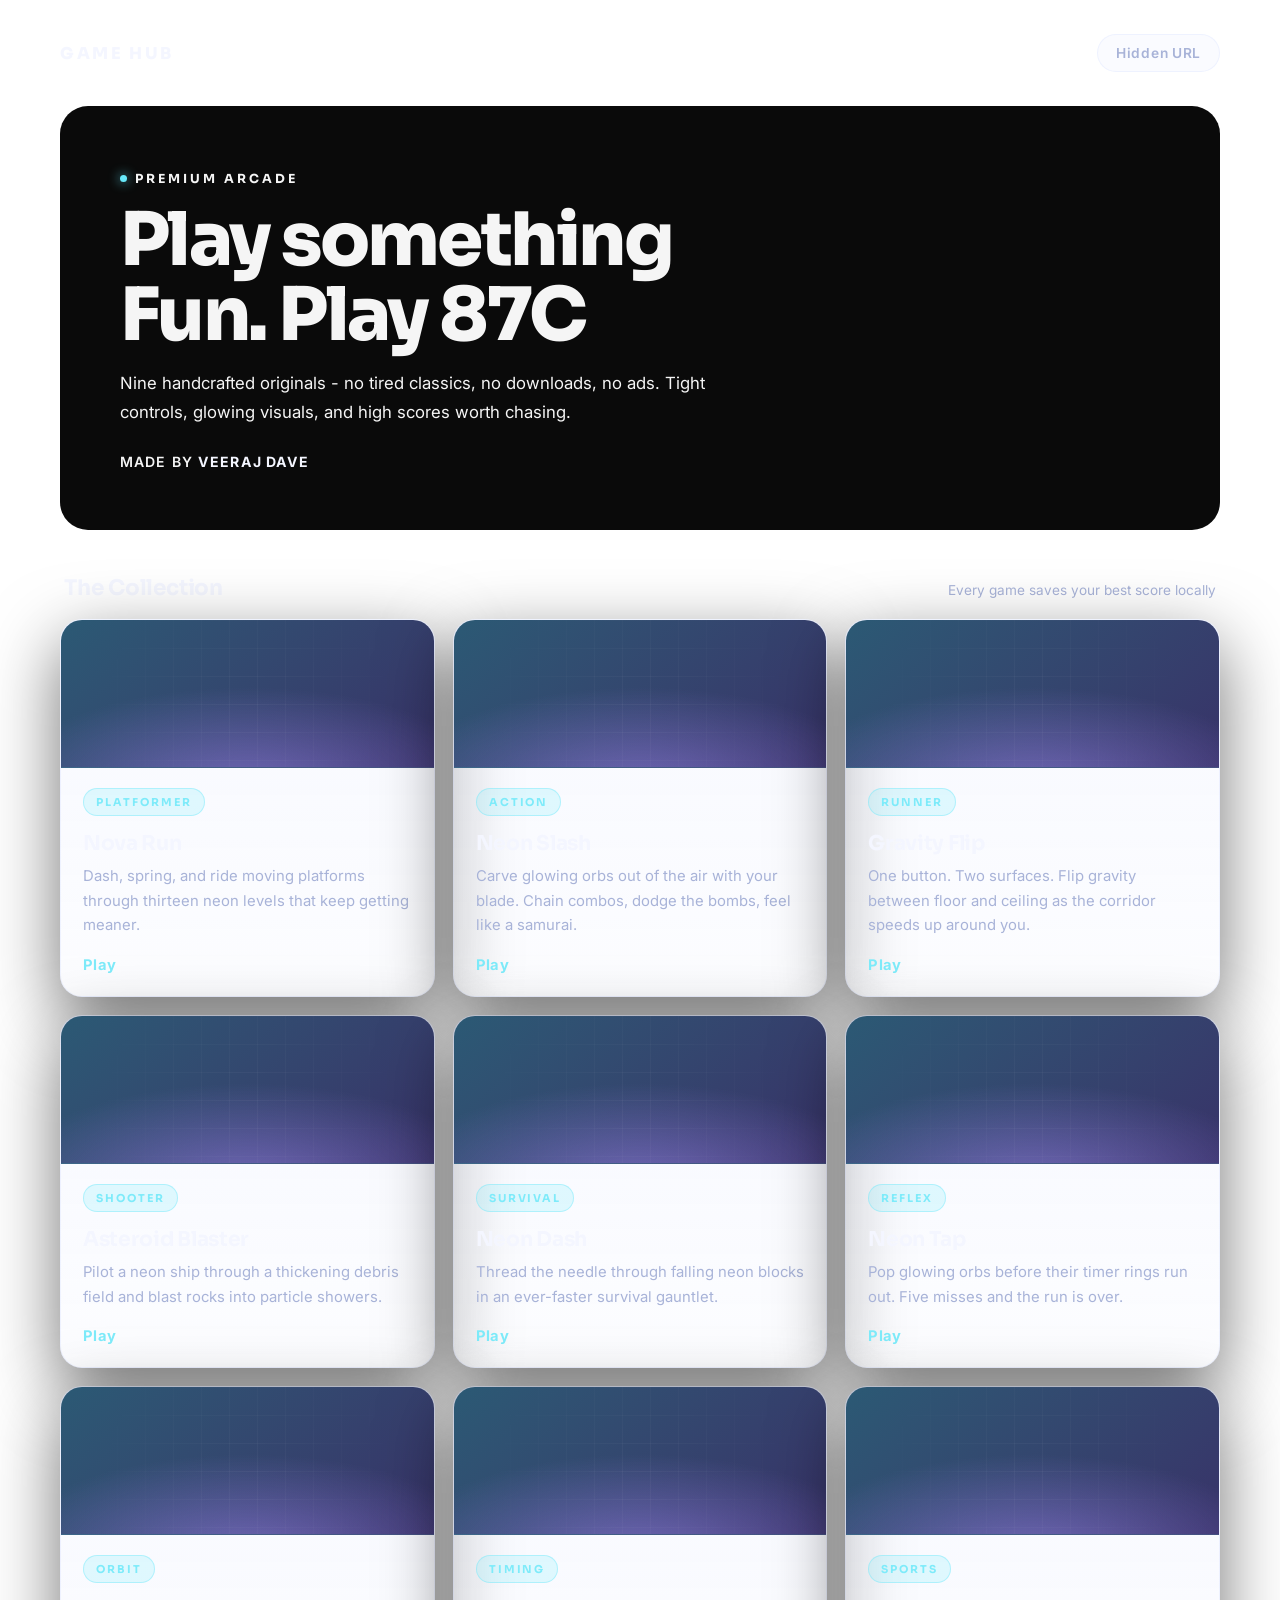
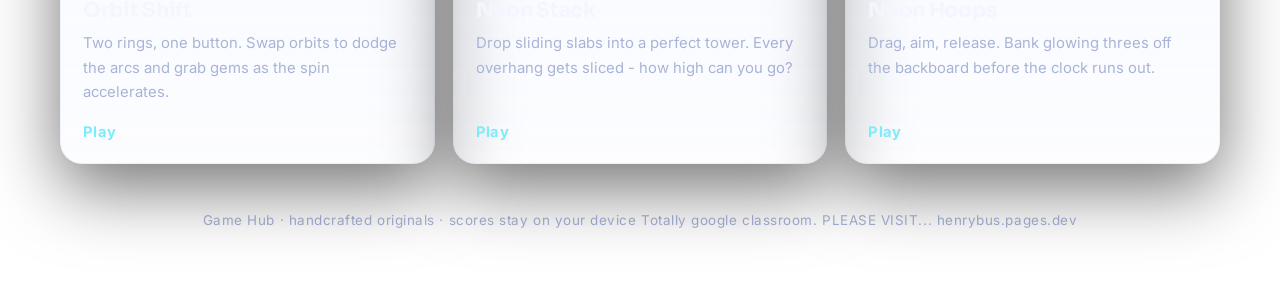
==== commit 91ee269b: "Refactor index.html for cleaner structure Refactor HTML structure and improve game card generation." ====
--- a/index.html
+++ b/index.html
@@ -6,18 +6,10 @@
   <title>Que - Spanish Practice</title>
   <link rel="stylesheet" href="style.css" />
   <style>
-    :root {
-      --black: #0A0A0A;
-      --light: #F5F5F5;
-    }
+    :root { --black: #0A0A0A; --light: #F5F5F5; }
 
-    .hero-panel {
-      background: var(--black);
-      border: none;
-    }
-
-    .hero-panel,
-    .hero-panel * {
+    .hero-panel { background: var(--black); border: none; }
+    .hero-panel, .hero-panel * {
       color: var(--light);
       box-shadow: none !important;
       text-shadow: none !important;
@@ -25,13 +17,9 @@
       animation: none !important;
       backdrop-filter: none !important;
     }
-
     .hero-panel::before, .hero-panel::after,
     .hero-left::before, .hero-left::after,
-    body::before, body::after {
-      display: none !important;
-      content: none !important;
-    }
+    body::before, body::after { display: none !important; }
   </style>
 </head>
 
@@ -40,7 +28,7 @@
     <main class="hub-container">
 
       <nav class="top-nav">
-        <span class="brand"><span class="brand-dot">✦</span> Game Hub</span>
+        <span class="brand">Game Hub</span>
         <span class="nav-pill">Hidden URL</span>
       </nav>
 
@@ -49,7 +37,7 @@
           <p class="eyebrow">Premium Arcade</p>
           <h1>Play something<br /><span>Fun. Play 87C</span></h1>
           <p class="hero-text">
-            Nine handcrafted originals — no tired classics, no downloads, no ads.
+            Nine handcrafted originals - no tired classics, no downloads, no ads.
             Tight controls, glowing visuals, and high scores worth chasing.
           </p>
           <p class="made-by">Made by <strong>Veeraj Dave</strong></p>
@@ -61,99 +49,7 @@
         <span>Every game saves your best score locally</span>
       </div>
 
-      <section class="games-grid">
-
-        <article class="game-card" style="--accent:#a78bfa;">
-          <div class="card-art"><span class="art-glyph">◮</span></div>
-          <div class="card-body">
-            <div class="card-tag">PLATFORMER</div>
-            <h2>Nova Run</h2>
-            <p>Dash, spring, and ride moving platforms through thirteen neon levels that keep getting meaner.</p>
-            <a href="platformer.html" class="card-link">Play <span>→</span></a>
-          </div>
-        </article>
-
-        <article class="game-card" style="--accent:#f472b6;">
-          <div class="card-art"><span class="art-glyph">⌁</span></div>
-          <div class="card-body">
-            <div class="card-tag">ACTION</div>
-            <h2>Neon Slash</h2>
-            <p>Carve glowing orbs out of the air with your blade. Chain combos, dodge the bombs, feel like a samurai.</p>
-            <a href="neonslash.html" class="card-link">Play <span>→</span></a>
-          </div>
-        </article>
-
-        <article class="game-card" style="--accent:#67e8f9;">
-          <div class="card-art"><span class="art-glyph">⇅</span></div>
-          <div class="card-body">
-            <div class="card-tag">RUNNER</div>
-            <h2>Gravity Flip</h2>
-            <p>One button. Two surfaces. Flip gravity between floor and ceiling as the corridor speeds up around you.</p>
-            <a href="gravityflip.html" class="card-link">Play <span>→</span></a>
-          </div>
-        </article>
-
-        <article class="game-card" style="--accent:#fb923c;">
-          <div class="card-art"><span class="art-glyph">◉</span></div>
-          <div class="card-body">
-            <div class="card-tag">SHOOTER</div>
-            <h2>Asteroid Blaster</h2>
-            <p>Pilot a neon ship through a thickening debris field and blast rocks into particle showers.</p>
-            <a href="asteroid.html" class="card-link">Play <span>→</span></a>
-          </div>
-        </article>
-
-        <article class="game-card" style="--accent:#67e8f9;">
-          <div class="card-art"><span class="art-glyph">⚡</span></div>
-          <div class="card-body">
-            <div class="card-tag">SURVIVAL</div>
-            <h2>Neon Dash</h2>
-            <p>Thread the needle through falling neon blocks in an ever-faster survival gauntlet.</p>
-            <a href="neondash.html" class="card-link">Play <span>→</span></a>
-          </div>
-        </article>
-
-        <article class="game-card" style="--accent:#fde68a;">
-          <div class="card-art"><span class="art-glyph">●</span></div>
-          <div class="card-body">
-            <div class="card-tag">REFLEX</div>
-            <h2>Neon Tap</h2>
-            <p>Pop glowing orbs before their timer rings run out. Five misses and the run is over.</p>
-            <a href="neontap.html" class="card-link">Play <span>→</span></a>
-          </div>
-        </article>
-
-        <article class="game-card" style="--accent:#5eead4;">
-          <div class="card-art"><span class="art-glyph">◎</span></div>
-          <div class="card-body">
-            <div class="card-tag">ORBIT</div>
-            <h2>Orbit Shift</h2>
-            <p>Two rings, one button. Swap orbits to dodge the arcs and grab gems as the spin accelerates.</p>
-            <a href="orbit.html" class="card-link">Play <span>→</span></a>
-          </div>
-        </article>
-
-        <article class="game-card" style="--accent:#93c5fd;">
-          <div class="card-art"><span class="art-glyph">▤</span></div>
-          <div class="card-body">
-            <div class="card-tag">TIMING</div>
-            <h2>Neon Stack</h2>
-            <p>Drop sliding slabs into a perfect tower. Every overhang gets sliced — how high can you go?</p>
-            <a href="stack.html" class="card-link">Play <span>→</span></a>
-          </div>
-        </article>
-
-        <article class="game-card" style="--accent:#fb923c;">
-          <div class="card-art"><span class="art-glyph">⌾</span></div>
-          <div class="card-body">
-            <div class="card-tag">SPORTS</div>
-            <h2>Neon Hoops</h2>
-            <p>Drag, aim, release. Bank glowing threes off the backboard before the clock runs out.</p>
-            <a href="hoops.html" class="card-link">Play <span>→</span></a>
-          </div>
-        </article>
-
-      </section>
+      <section class="games-grid" id="games"></section>
 
       <footer class="site-footer">
         Game Hub · handcrafted originals · scores stay on your device Totally google classroom.
@@ -163,5 +59,31 @@
 
     </main>
   </div>
+
+  <script>
+    // [accent, tag, title, description, link]
+    const games = [
+      ["#a78bfa", "PLATFORMER", "Nova Run", "Dash, spring, and ride moving platforms through thirteen neon levels that keep getting meaner.", "platformer.html"],
+      ["#f472b6", "ACTION", "Neon Slash", "Carve glowing orbs out of the air with your blade. Chain combos, dodge the bombs, feel like a samurai.", "neonslash.html"],
+      ["#67e8f9", "RUNNER", "Gravity Flip", "One button. Two surfaces. Flip gravity between floor and ceiling as the corridor speeds up around you.", "gravityflip.html"],
+      ["#fb923c", "SHOOTER", "Asteroid Blaster", "Pilot a neon ship through a thickening debris field and blast rocks into particle showers.", "asteroid.html"],
+      ["#67e8f9", "SURVIVAL", "Neon Dash", "Thread the needle through falling neon blocks in an ever-faster survival gauntlet.", "neondash.html"],
+      ["#fde68a", "REFLEX", "Neon Tap", "Pop glowing orbs before their timer rings run out. Five misses and the run is over.", "neontap.html"],
+      ["#5eead4", "ORBIT", "Orbit Shift", "Two rings, one button. Swap orbits to dodge the arcs and grab gems as the spin accelerates.", "orbit.html"],
+      ["#93c5fd", "TIMING", "Neon Stack", "Drop sliding slabs into a perfect tower. Every overhang gets sliced - how high can you go?", "stack.html"],
+      ["#fb923c", "SPORTS", "Neon Hoops", "Drag, aim, release. Bank glowing threes off the backboard before the clock runs out.", "hoops.html"]
+    ];
+
+    document.getElementById("games").innerHTML = games.map(([accent, tag, title, text, href]) => `
+      <article class="game-card" style="--accent:${accent};">
+        <div class="card-art"></div>
+        <div class="card-body">
+          <div class="card-tag">${tag}</div>
+          <h2>${title}</h2>
+          <p>${text}</p>
+          <a href="${href}" class="card-link">Play</a>
+        </div>
+      </article>`).join("");
+  </script>
 </body>
 </html>
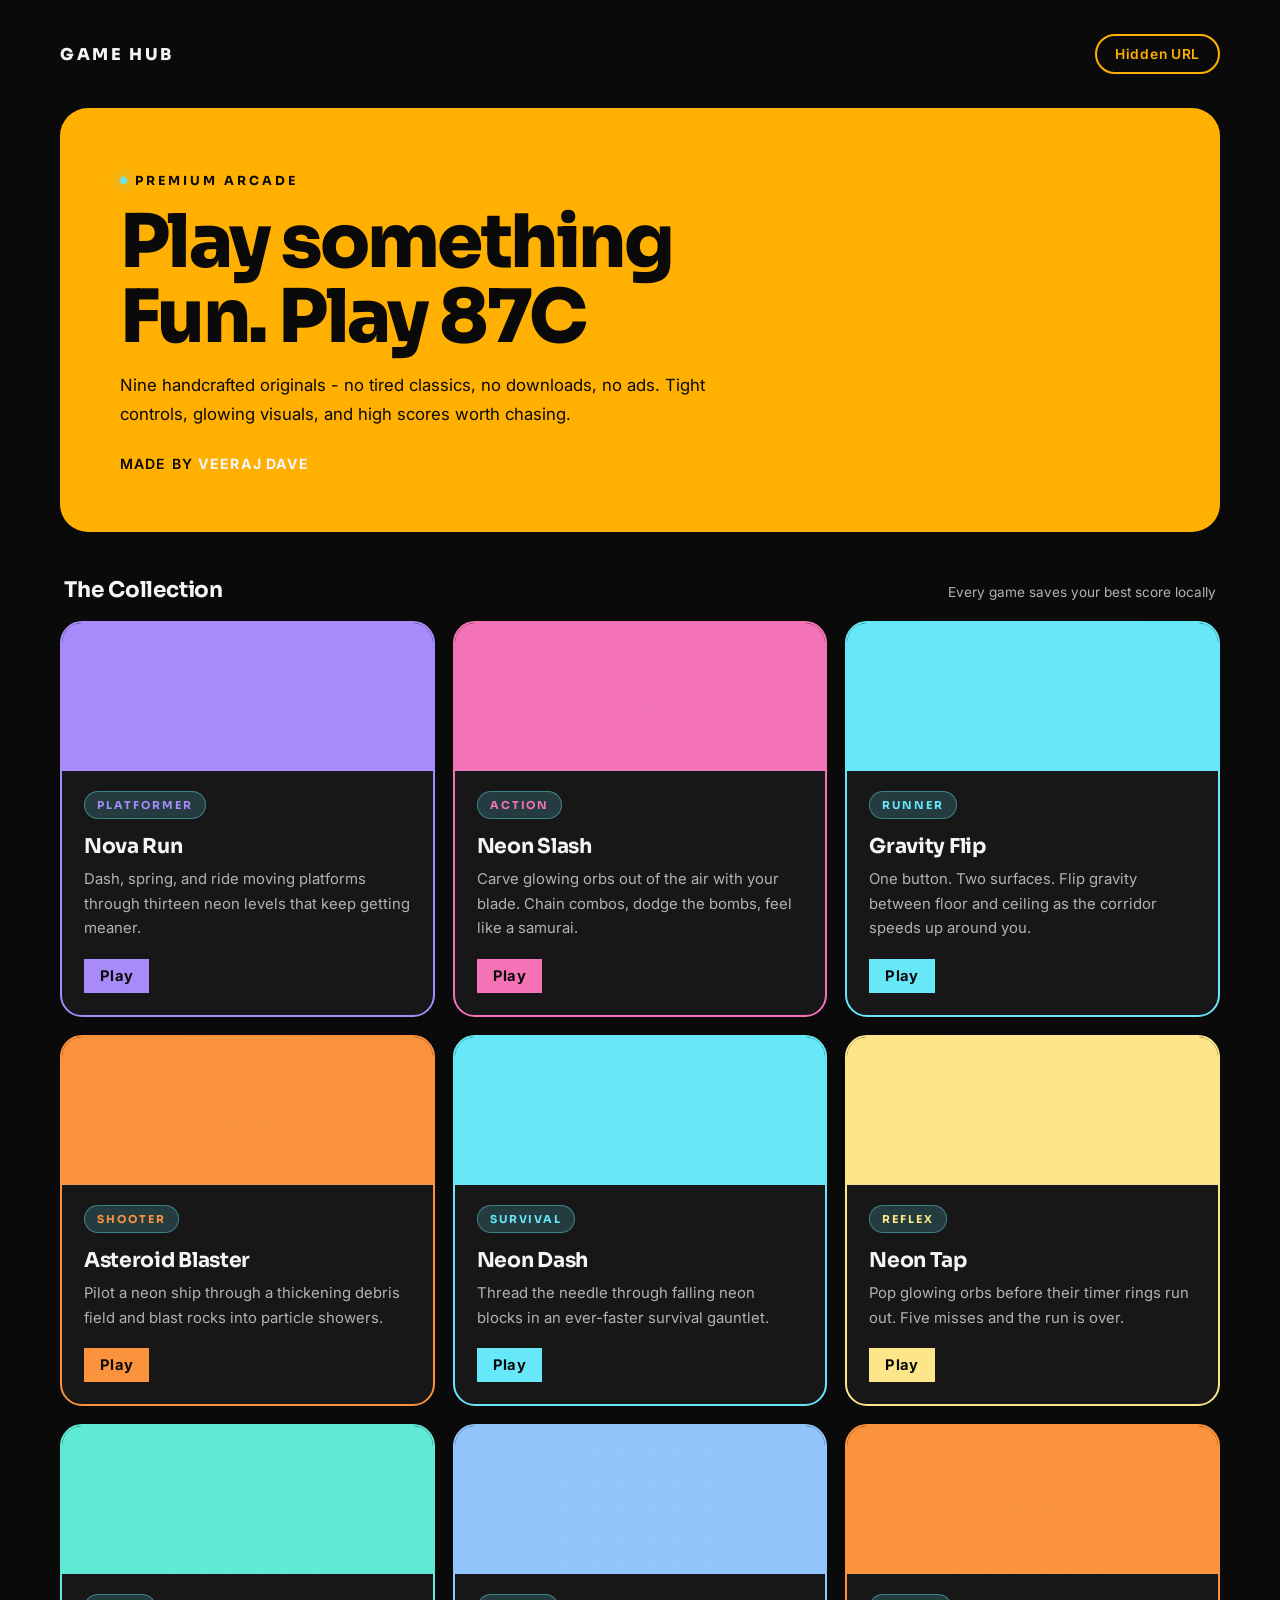
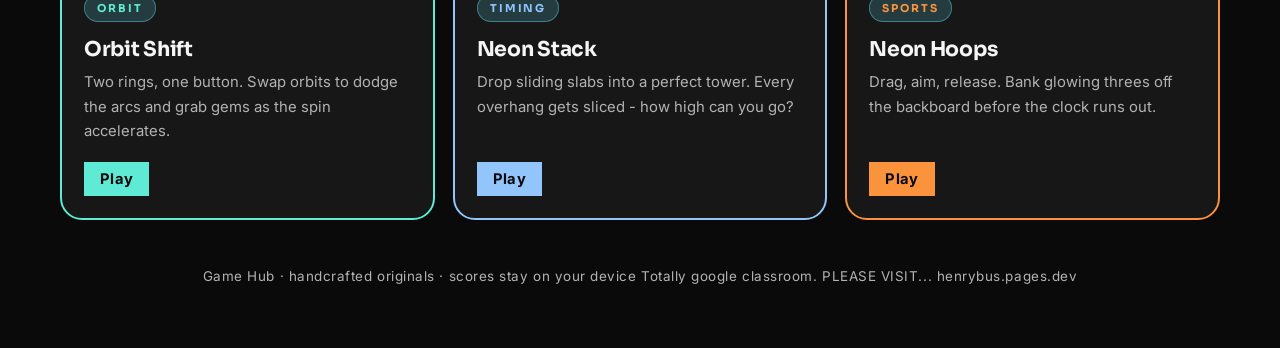
==== commit 7a82b179: "Refactor CSS variables and update styles in index.html" ====
--- a/index.html
+++ b/index.html
@@ -6,11 +6,23 @@
   <title>Que - Spanish Practice</title>
   <link rel="stylesheet" href="style.css" />
   <style>
-    :root { --black: #0A0A0A; --light: #F5F5F5; }
+    :root {
+      --black: #0A0A0A;
+      --panel: #171717;
+      --light: #F5F5F5;
+      --muted: #B3B3B3;
+      --hero: #FFB000;
+    }
 
-    .hero-panel { background: var(--black); border: none; }
+    body.home-body { background: var(--black); color: var(--light); }
+
+    .brand, .section-label h2 { color: var(--light); }
+    .section-label span, .site-footer { color: var(--muted); }
+    .nav-pill { background: var(--black); color: var(--hero); border: 2px solid var(--hero); }
+
+    .hero-panel { background: var(--hero); border: none; }
     .hero-panel, .hero-panel * {
-      color: var(--light);
+      color: var(--black);
       box-shadow: none !important;
       text-shadow: none !important;
       filter: none !important;
@@ -20,6 +32,20 @@
     .hero-panel::before, .hero-panel::after,
     .hero-left::before, .hero-left::after,
     body::before, body::after { display: none !important; }
+
+    .game-card { background: var(--panel); border: 2px solid var(--accent); box-shadow: none; }
+    .card-art { background: var(--accent); min-height: 96px; }
+    .card-tag { color: var(--accent); }
+    .card-body h2 { color: var(--light); }
+    .card-body p { color: var(--muted); }
+    .card-link {
+      display: inline-block;
+      padding: 8px 16px;
+      background: var(--accent);
+      color: var(--black);
+      font-weight: 700;
+      text-decoration: none;
+    }
   </style>
 </head>
 
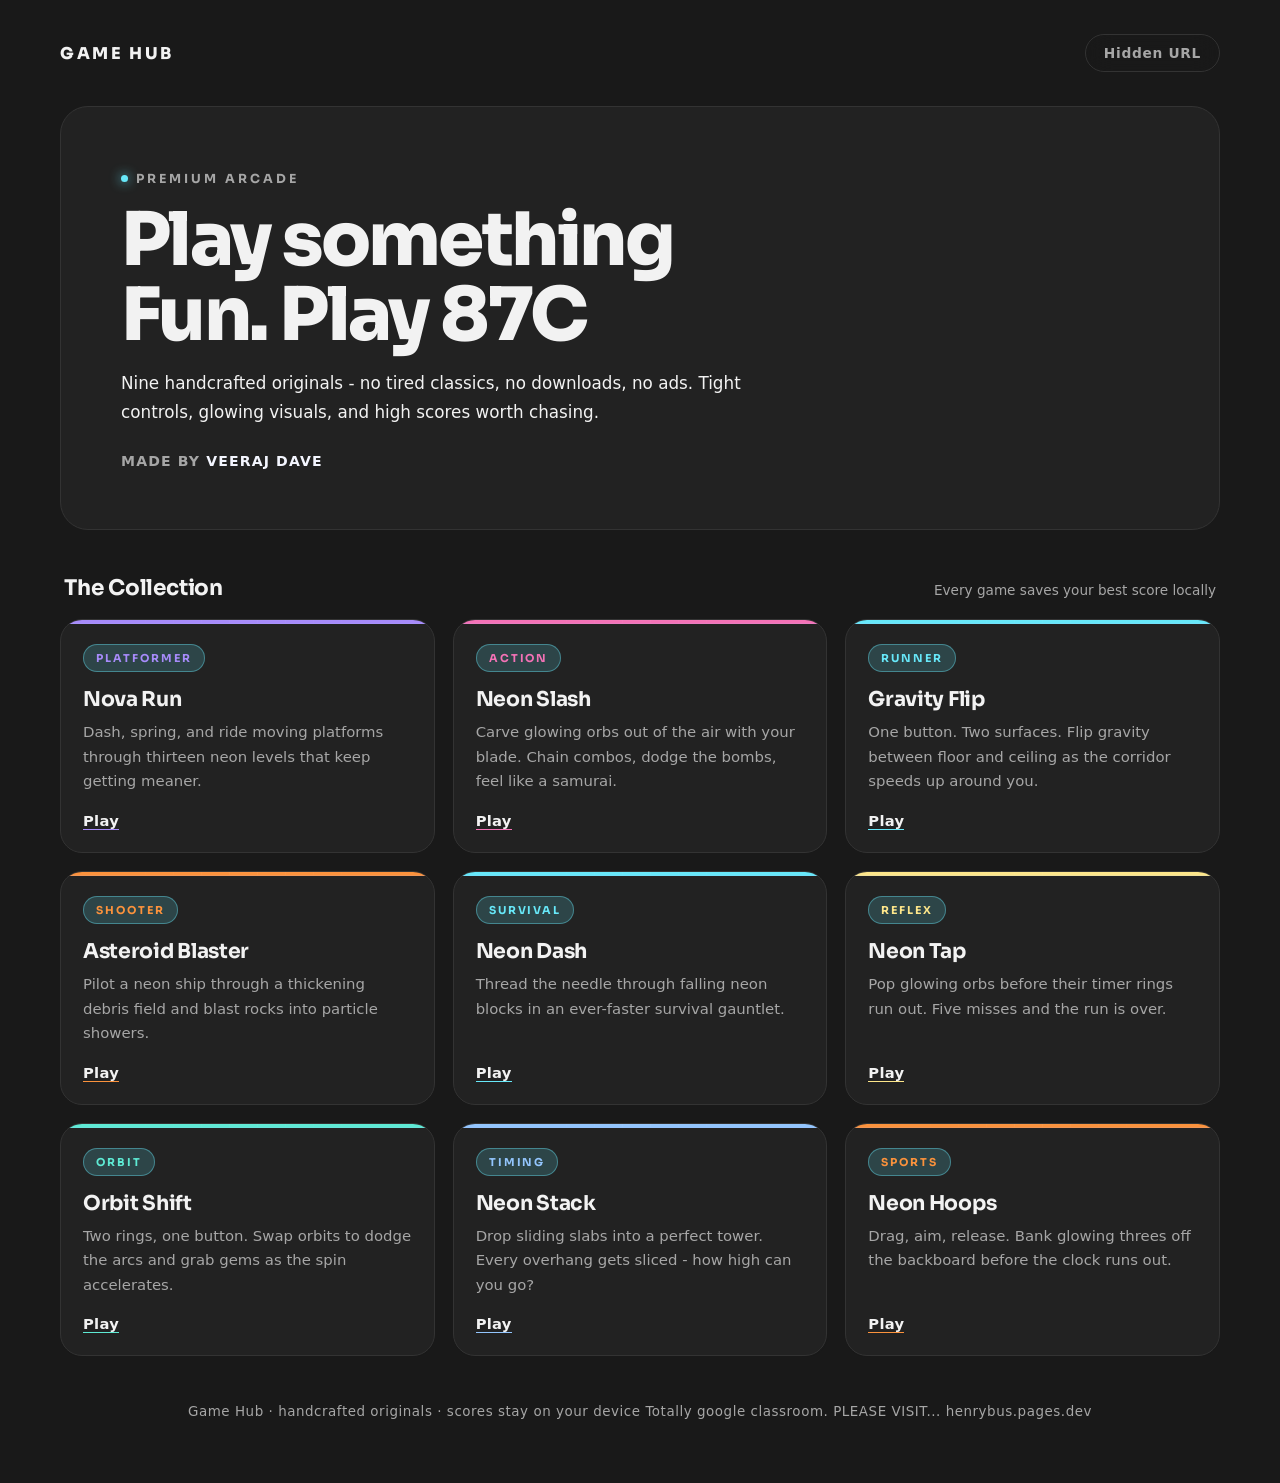
==== commit 1f289bc2: "Refactor CSS variables and styles in index.html" ====
--- a/index.html
+++ b/index.html
@@ -7,44 +7,45 @@
   <link rel="stylesheet" href="style.css" />
   <style>
     :root {
-      --black: #0A0A0A;
-      --panel: #171717;
-      --light: #F5F5F5;
-      --muted: #B3B3B3;
-      --hero: #FFB000;
+      --black: #191919;
+      --panel: #222222;
+      --line: #333333;
+      --light: #F2F2F2;
+      --muted: #A6A6A6;
     }
 
-    body.home-body { background: var(--black); color: var(--light); }
+    body.home-body {
+      background: var(--black);
+      color: var(--light);
+      font-family: system-ui, -apple-system, "Segoe UI", Roboto, Helvetica, Arial, sans-serif;
+    }
 
-    .brand, .section-label h2 { color: var(--light); }
-    .section-label span, .site-footer { color: var(--muted); }
-    .nav-pill { background: var(--black); color: var(--hero); border: 2px solid var(--hero); }
+    .brand, .section-label h2, .card-body h2 { color: var(--light); }
+    .section-label span, .site-footer, .card-body p, .eyebrow { color: var(--muted); }
+    .nav-pill { background: none; color: var(--muted); border: 1px solid var(--line); }
 
-    .hero-panel { background: var(--hero); border: none; }
+    .hero-panel { background: var(--panel); border: 1px solid var(--line); }
     .hero-panel, .hero-panel * {
-      color: var(--black);
+      color: var(--light);
       box-shadow: none !important;
       text-shadow: none !important;
       filter: none !important;
       animation: none !important;
       backdrop-filter: none !important;
     }
+    .hero-panel .eyebrow, .hero-panel .made-by { color: var(--muted); }
     .hero-panel::before, .hero-panel::after,
     .hero-left::before, .hero-left::after,
     body::before, body::after { display: none !important; }
 
-    .game-card { background: var(--panel); border: 2px solid var(--accent); box-shadow: none; }
-    .card-art { background: var(--accent); min-height: 96px; }
+    .game-card { background: var(--panel); border: 1px solid var(--line); box-shadow: none; }
+    .card-art { background: var(--accent); height: 4px; min-height: 0; padding: 0; }
+    .card-art .art-glyph { display: none; }
     .card-tag { color: var(--accent); }
-    .card-body h2 { color: var(--light); }
-    .card-body p { color: var(--muted); }
     .card-link {
-      display: inline-block;
-      padding: 8px 16px;
-      background: var(--accent);
-      color: var(--black);
-      font-weight: 700;
+      color: var(--light);
       text-decoration: none;
+      border-bottom: 1px solid var(--accent);
     }
   </style>
 </head>
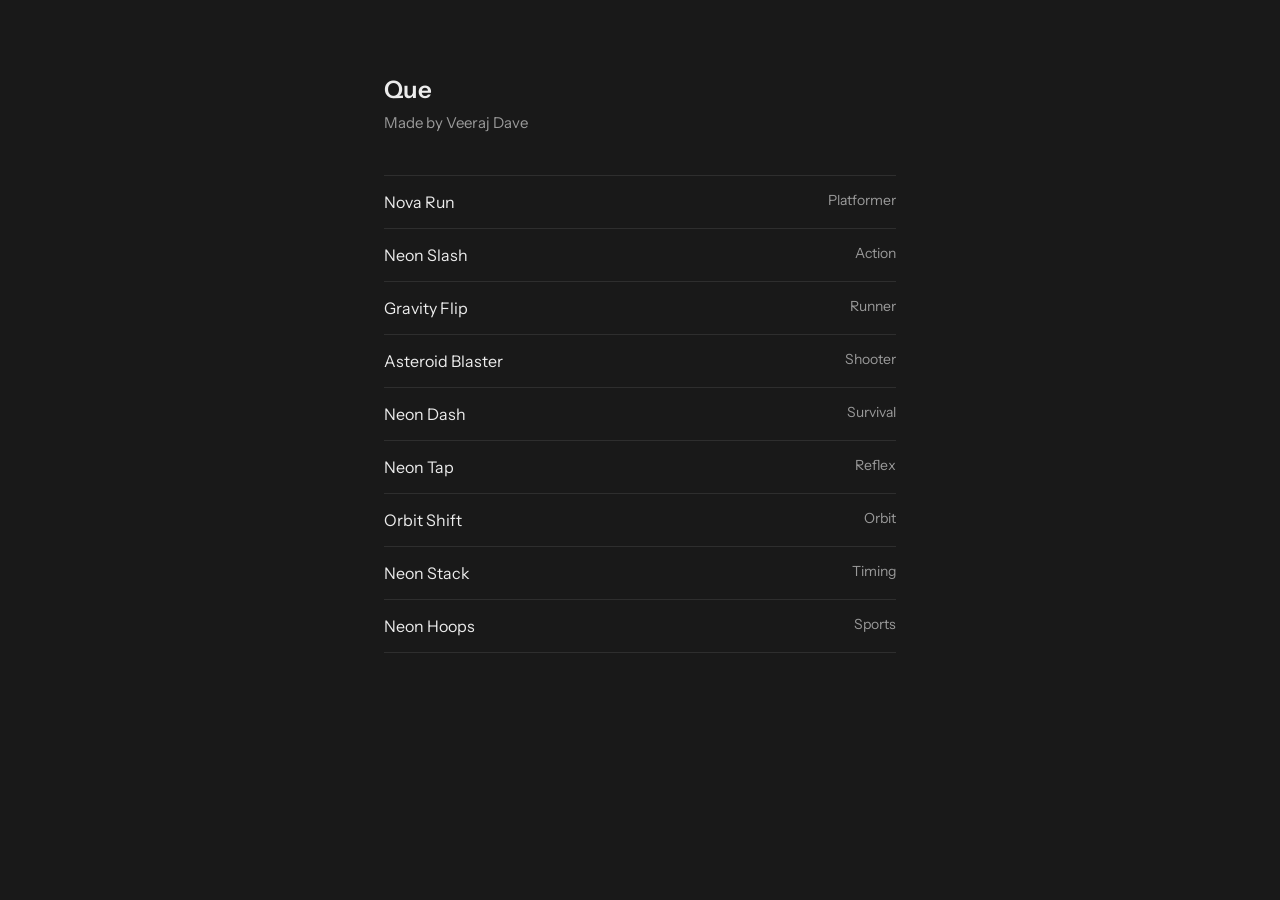
==== commit 3280d1f1: "Refactor index.html for layout and styling changes Updated HTML structure and styles for improved la" ====
--- a/index.html
+++ b/index.html
@@ -4,113 +4,83 @@
   <meta charset="UTF-8" />
   <meta name="viewport" content="width=device-width, initial-scale=1.0" />
   <title>Que - Spanish Practice</title>
-  <link rel="stylesheet" href="style.css" />
+  <link rel="preconnect" href="https://fonts.googleapis.com" />
+  <link rel="preconnect" href="https://fonts.gstatic.com" crossorigin />
+  <link href="https://fonts.googleapis.com/css2?family=Instrument+Sans:wght@400;500;600&display=swap" rel="stylesheet" />
   <style>
-    :root {
-      --black: #191919;
-      --panel: #222222;
-      --line: #333333;
-      --light: #F2F2F2;
-      --muted: #A6A6A6;
+    :root { --orange: #f97316; }
+
+    * { box-sizing: border-box; margin: 0; padding: 0; }
+
+    body {
+      background: #191919;
+      color: #ececec;
+      font-family: "Instrument Sans", system-ui, -apple-system, "Segoe UI", Roboto, Helvetica, Arial, sans-serif;
+      line-height: 1.5;
     }
 
-    body.home-body {
-      background: var(--black);
-      color: var(--light);
-      font-family: system-ui, -apple-system, "Segoe UI", Roboto, Helvetica, Arial, sans-serif;
+    main {
+      max-width: 560px;
+      margin: 0 auto;
+      padding: 72px 24px;
     }
 
-    .brand, .section-label h2, .card-body h2 { color: var(--light); }
-    .section-label span, .site-footer, .card-body p, .eyebrow { color: var(--muted); }
-    .nav-pill { background: none; color: var(--muted); border: 1px solid var(--line); }
+    h1 {
+      font-size: 24px;
+      font-weight: 600;
+      margin-bottom: 4px;
+    }
 
-    .hero-panel { background: var(--panel); border: 1px solid var(--line); }
-    .hero-panel, .hero-panel * {
-      color: var(--light);
-      box-shadow: none !important;
-      text-shadow: none !important;
-      filter: none !important;
-      animation: none !important;
-      backdrop-filter: none !important;
+    .sub {
+      color: #9a9a9a;
+      font-size: 15px;
+      margin-bottom: 40px;
     }
-    .hero-panel .eyebrow, .hero-panel .made-by { color: var(--muted); }
-    .hero-panel::before, .hero-panel::after,
-    .hero-left::before, .hero-left::after,
-    body::before, body::after { display: none !important; }
 
-    .game-card { background: var(--panel); border: 1px solid var(--line); box-shadow: none; }
-    .card-art { background: var(--accent); height: 4px; min-height: 0; padding: 0; }
-    .card-art .art-glyph { display: none; }
-    .card-tag { color: var(--accent); }
-    .card-link {
-      color: var(--light);
+    ul { list-style: none; }
+
+    li a {
+      display: flex;
+      justify-content: space-between;
+      gap: 16px;
+      padding: 14px 0;
+      border-top: 1px solid #2e2e2e;
+      color: inherit;
       text-decoration: none;
-      border-bottom: 1px solid var(--accent);
     }
+    li:last-child a { border-bottom: 1px solid #2e2e2e; }
+
+    .title { font-size: 16px; }
+    .desc { color: #9a9a9a; font-size: 14px; }
+
+    li a:hover .title { color: var(--orange); }
   </style>
 </head>
 
-<body class="home-body">
-  <div class="page-shell">
-    <main class="hub-container">
+<body>
+  <main>
+    <h1>Que</h1>
+    <p class="sub">Made by Veeraj Dave</p>
 
-      <nav class="top-nav">
-        <span class="brand">Game Hub</span>
-        <span class="nav-pill">Hidden URL</span>
-      </nav>
-
-      <section class="hero-panel">
-        <div class="hero-left">
-          <p class="eyebrow">Premium Arcade</p>
-          <h1>Play something<br /><span>Fun. Play 87C</span></h1>
-          <p class="hero-text">
-            Nine handcrafted originals - no tired classics, no downloads, no ads.
-            Tight controls, glowing visuals, and high scores worth chasing.
-          </p>
-          <p class="made-by">Made by <strong>Veeraj Dave</strong></p>
-        </div>
-      </section>
-
-      <div class="section-label">
-        <h2>The Collection</h2>
-        <span>Every game saves your best score locally</span>
-      </div>
-
-      <section class="games-grid" id="games"></section>
-
-      <footer class="site-footer">
-        Game Hub · handcrafted originals · scores stay on your device Totally google classroom.
-        PLEASE VISIT...
-        henrybus.pages.dev
-      </footer>
-
-    </main>
-  </div>
+    <ul id="games"></ul>
+  </main>
 
   <script>
-    // [accent, tag, title, description, link]
+    // [title, genre, link]
     const games = [
-      ["#a78bfa", "PLATFORMER", "Nova Run", "Dash, spring, and ride moving platforms through thirteen neon levels that keep getting meaner.", "platformer.html"],
-      ["#f472b6", "ACTION", "Neon Slash", "Carve glowing orbs out of the air with your blade. Chain combos, dodge the bombs, feel like a samurai.", "neonslash.html"],
-      ["#67e8f9", "RUNNER", "Gravity Flip", "One button. Two surfaces. Flip gravity between floor and ceiling as the corridor speeds up around you.", "gravityflip.html"],
-      ["#fb923c", "SHOOTER", "Asteroid Blaster", "Pilot a neon ship through a thickening debris field and blast rocks into particle showers.", "asteroid.html"],
-      ["#67e8f9", "SURVIVAL", "Neon Dash", "Thread the needle through falling neon blocks in an ever-faster survival gauntlet.", "neondash.html"],
-      ["#fde68a", "REFLEX", "Neon Tap", "Pop glowing orbs before their timer rings run out. Five misses and the run is over.", "neontap.html"],
-      ["#5eead4", "ORBIT", "Orbit Shift", "Two rings, one button. Swap orbits to dodge the arcs and grab gems as the spin accelerates.", "orbit.html"],
-      ["#93c5fd", "TIMING", "Neon Stack", "Drop sliding slabs into a perfect tower. Every overhang gets sliced - how high can you go?", "stack.html"],
-      ["#fb923c", "SPORTS", "Neon Hoops", "Drag, aim, release. Bank glowing threes off the backboard before the clock runs out.", "hoops.html"]
+      ["Nova Run", "Platformer", "platformer.html"],
+      ["Neon Slash", "Action", "neonslash.html"],
+      ["Gravity Flip", "Runner", "gravityflip.html"],
+      ["Asteroid Blaster", "Shooter", "asteroid.html"],
+      ["Neon Dash", "Survival", "neondash.html"],
+      ["Neon Tap", "Reflex", "neontap.html"],
+      ["Orbit Shift", "Orbit", "orbit.html"],
+      ["Neon Stack", "Timing", "stack.html"],
+      ["Neon Hoops", "Sports", "hoops.html"]
     ];
 
-    document.getElementById("games").innerHTML = games.map(([accent, tag, title, text, href]) => `
-      <article class="game-card" style="--accent:${accent};">
-        <div class="card-art"></div>
-        <div class="card-body">
-          <div class="card-tag">${tag}</div>
-          <h2>${title}</h2>
-          <p>${text}</p>
-          <a href="${href}" class="card-link">Play</a>
-        </div>
-      </article>`).join("");
+    document.getElementById("games").innerHTML = games.map(([title, genre, href]) => `
+      <li><a href="${href}"><span class="title">${title}</span><span class="desc">${genre}</span></a></li>`).join("");
   </script>
 </body>
 </html>
